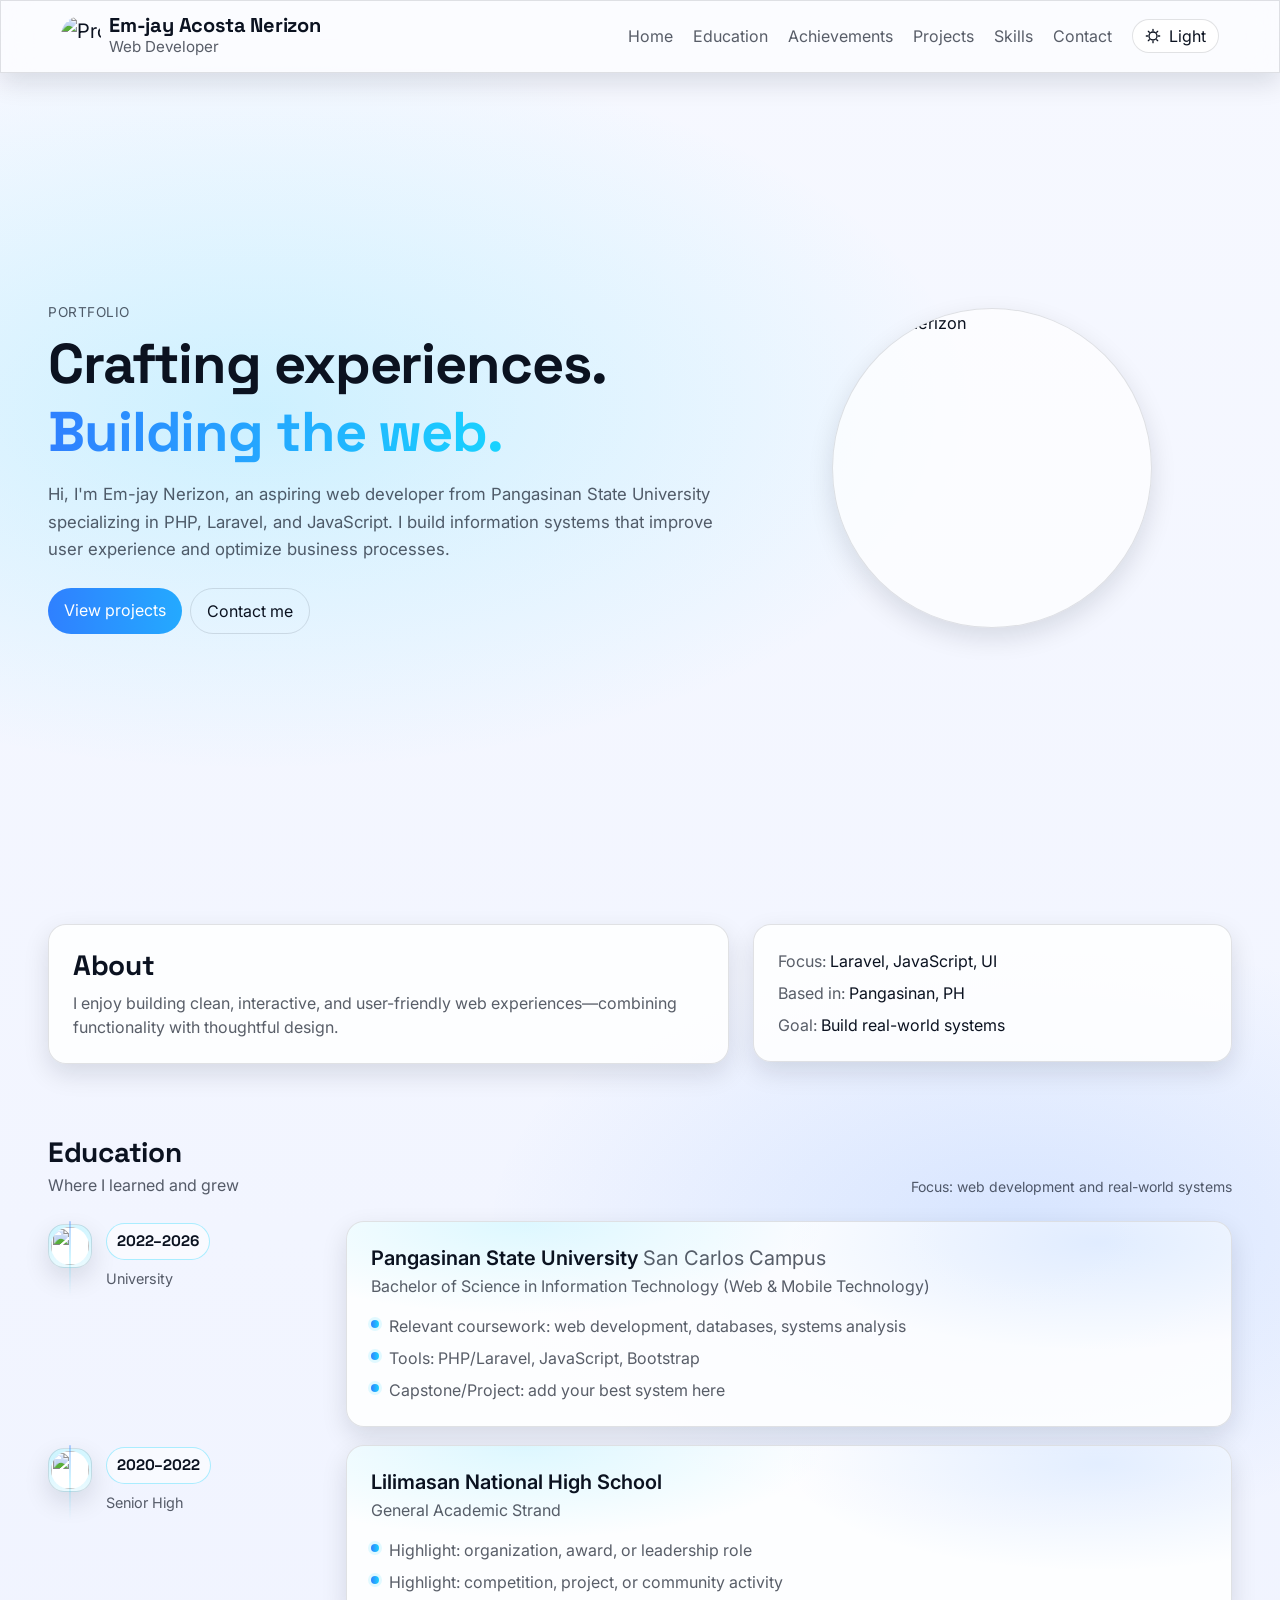
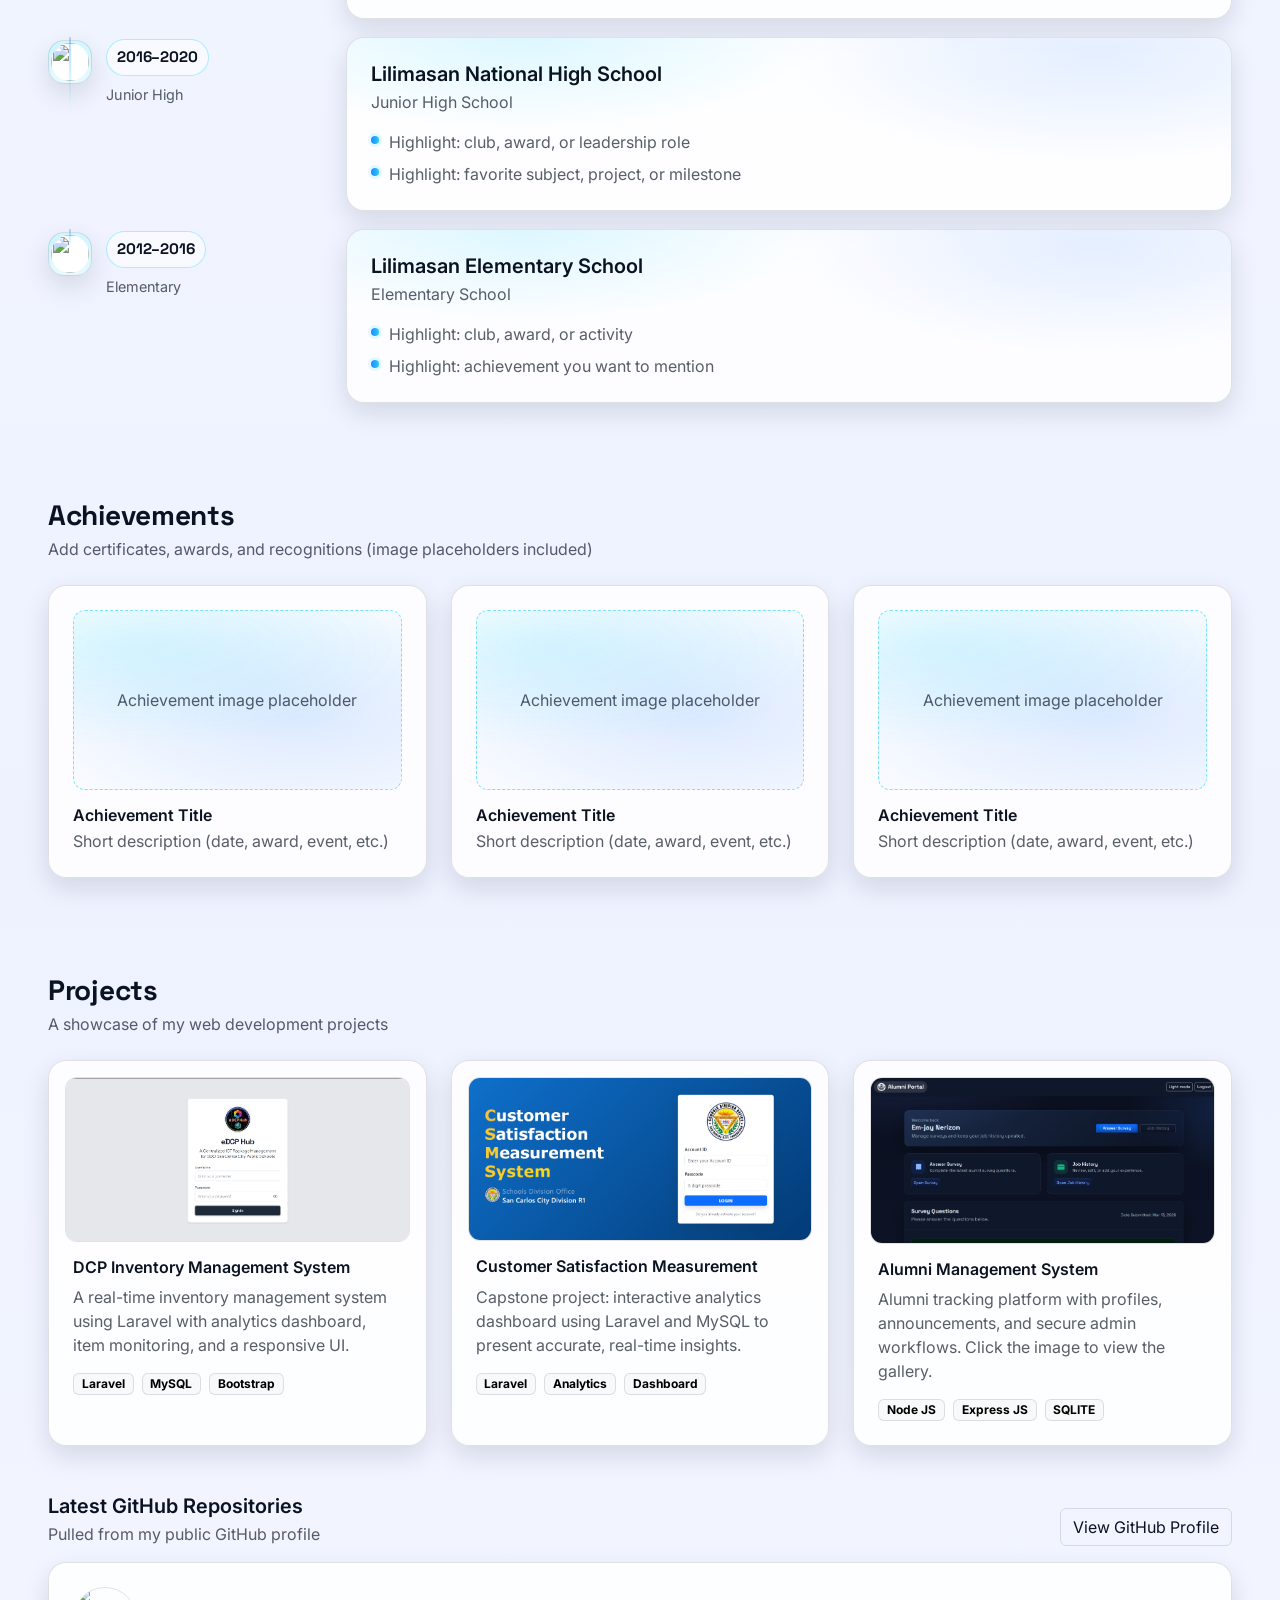
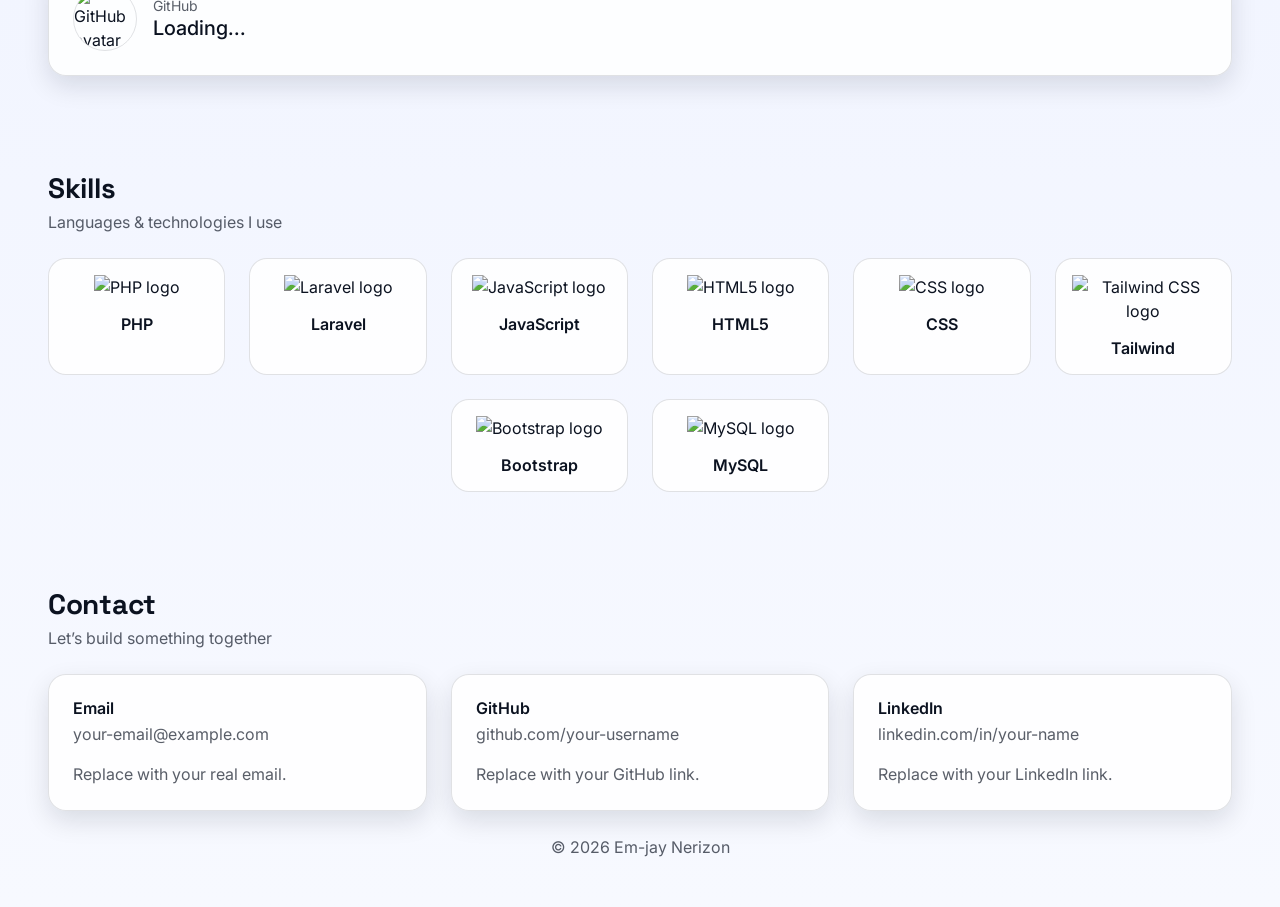
==== index.html @ 92f2b203 "feat: add project images and carousel" ====
<!DOCTYPE html>
<html lang="en" data-theme="light">

<head>
	  <meta charset="UTF-8">
	  <meta name="viewport" content="width=device-width, initial-scale=1.0">
	  <title>Em-jay Nerizon | Portfolio</title>
	  <!-- BOOTSTRAP 5 -->
	  <link href="https://cdn.jsdelivr.net/npm/bootstrap@5.3.2/dist/css/bootstrap.min.css" rel="stylesheet">
	  <link rel="stylesheet" href="design.css">

  <!-- Fonts -->
  <link rel="preconnect" href="https://fonts.googleapis.com">
  <link rel="preconnect" href="https://fonts.gstatic.com" crossorigin>
  <link
    href="https://fonts.googleapis.com/css2?family=Inter:wght@400;500;600;700&family=Space+Grotesk:wght@500;600;700&display=swap"
    rel="stylesheet">
</head>

<body>
  <!-- NAVBAR -->
  <nav class="navbar navbar-expand-lg fixed-top glass app-navbar px-md-5">
    <div class="container-fluid">
      <a class="navbar-brand d-flex align-items-center gap-2" href="#top">
        <img src="profile.png" class="rounded-circle" alt="Profile photo" width="40" height="40">
        <div>
          <div class="brand-name">Em-jay Acosta Nerizon</div>
          <div class="brand-role">Web Developer</div>
        </div>
      </a>

      <button class="navbar-toggler border-0" type="button" data-bs-toggle="collapse" data-bs-target="#navbarNav"
        aria-controls="navbarNav" aria-expanded="false" aria-label="Toggle navigation">
        <span class="navbar-toggler-icon"></span>
      </button>

      <div class="collapse navbar-collapse justify-content-end" id="navbarNav">
        <ul class="navbar-nav align-items-lg-center gap-lg-1">
          <li class="nav-item"><a class="nav-link" href="#top">Home</a></li>
          <li class="nav-item"><a class="nav-link" href="#education">Education</a></li>
          <li class="nav-item"><a class="nav-link" href="#achievements">Achievements</a></li>
          <li class="nav-item"><a class="nav-link" href="#projects">Projects</a></li>
          <li class="nav-item"><a class="nav-link" href="#skills">Skills</a></li>
          <li class="nav-item"><a class="nav-link" href="#contact">Contact</a></li>
          <li class="nav-item ms-lg-2">
            <button class="theme-toggle" id="themeToggle" type="button" aria-label="Toggle theme">
              <svg width="16" height="16" viewBox="0 0 24 24" fill="none" aria-hidden="true">
                <path d="M12 18a6 6 0 1 0 0-12 6 6 0 0 0 0 12Z" stroke="currentColor" stroke-width="2" />
                <path
                  d="M12 2v2M12 20v2M4 12H2M22 12h-2M5 5l1.4 1.4M17.6 17.6 19 19M19 5l-1.4 1.4M6.4 17.6 5 19"
                  stroke="currentColor" stroke-width="2" stroke-linecap="round" />
              </svg>
              <span data-theme-label>Light</span>
            </button>
          </li>
        </ul>
      </div>
    </div>
  </nav>

  <!-- HERO -->
  <section class="hero" id="top">
    <div class="container-fluid px-4 px-md-5">
      <div class="row align-items-center g-4">
        <div class="col-lg-7 reveal">
          <div class="hero-kicker mb-2">Portfolio</div>
          <h1 class="hero-title display-4 mb-3">
            Crafting experiences. <span class="text-gradient">Building the web.</span>
          </h1>
          <p class="hero-lead mb-4">
            Hi, I'm Em-jay Nerizon, an aspiring web developer from Pangasinan State University specializing in PHP,
            Laravel, and JavaScript. I build information systems that improve user experience and optimize business
            processes.
          </p>
          <div class="hero-actions d-flex flex-wrap gap-2">
            <a class="btn btn-primary" href="#projects">View projects</a>
            <a class="btn btn-outline-secondary" href="#contact">Contact me</a>
          </div>
        </div>

        <div class="col-lg-5 d-flex justify-content-center reveal">
          <div class="profile-wrapper">
            <img src="profile.png" alt="Em-jay Nerizon" class="profile-image">
          </div>
        </div>
      </div>
    </div>
  </section>

  <!-- ABOUT -->
  <section class="container-fluid px-4 px-md-5 py-4">
    <div class="row g-4">
      <div class="col-lg-7 reveal">
        <div class="card-surface p-4">
          <h2 class="section-title h3 mb-2">About</h2>
          <p class="section-subtitle mb-0">
            I enjoy building clean, interactive, and user-friendly web experiences—combining functionality with
            thoughtful design.
          </p>
        </div>
      </div>
      <div class="col-lg-5 reveal">
        <div class="card-surface p-4">
          <div class="d-flex flex-column gap-2">
            <div><span class="text-muted">Focus:</span> Laravel, JavaScript, UI</div>
            <div><span class="text-muted">Based in:</span> Pangasinan, PH</div>
            <div><span class="text-muted">Goal:</span> Build real-world systems</div>
          </div>
        </div>
      </div>
    </div>
	  </section>

	  <!-- EDUCATION -->
	  <section id="education" class="container-fluid px-4 px-md-5 py-5">
	    <div class="d-flex flex-column flex-md-row align-items-md-end justify-content-between gap-2 mb-4 reveal">
	      <div class="text-center text-md-start">
	        <h2 class="section-title h3 mb-1">Education</h2>
	        <div class="section-subtitle">Where I learned and grew</div>
	      </div>
	      <div class="education-note small text-muted text-center text-md-end">
	        Focus: web development and real-world systems
	      </div>
	    </div>

	    <div class="education-timeline">
	      <article class="edu-item reveal">
	        <div class="edu-left">
	          <div class="edu-rail" aria-hidden="true">
	            <div class="edu-dot">
	              <img src="./images/psu-logo.png" alt="" class="edu-logo">
	            </div>
	          </div>
	          <div class="edu-meta">
	            <div class="edu-years">2022–2026</div>
	            <div class="edu-level text-muted">University</div>
	          </div>
	        </div>

	        <div class="edu-card card-surface hover-lift p-4">
	          <h3 class="fw-semibold h5 mb-1">
	            Pangasinan State University <span class="text-muted fw-normal">San Carlos Campus</span>
	          </h3>
	          <p class="text-muted mb-3">Bachelor of Science in Information Technology (Web & Mobile Technology)</p>
	          <ul class="edu-highlights">
	            <li>Relevant coursework: web development, databases, systems analysis</li>
	            <li>Tools: PHP/Laravel, JavaScript, Bootstrap</li>
	            <li>Capstone/Project: add your best system here</li>
	          </ul>
	        </div>
	      </article>

	      <article class="edu-item reveal">
	        <div class="edu-left">
	          <div class="edu-rail" aria-hidden="true">
	            <div class="edu-dot">
	              <img src="./images/lilimasan-high-school-logo.png" alt="" class="edu-logo">
	            </div>
	          </div>
	          <div class="edu-meta">
	            <div class="edu-years">2020–2022</div>
	            <div class="edu-level text-muted">Senior High</div>
	          </div>
	        </div>

	        <div class="edu-card card-surface hover-lift p-4">
	          <h3 class="fw-semibold h5 mb-1">Lilimasan National High School</h3>
	          <p class="text-muted mb-3">General Academic Strand</p>
	          <ul class="edu-highlights">
	            <li>Highlight: organization, award, or leadership role</li>
	            <li>Highlight: competition, project, or community activity</li>
	          </ul>
	        </div>
	      </article>

	      <article class="edu-item reveal">
	        <div class="edu-left">
	          <div class="edu-rail" aria-hidden="true">
	            <div class="edu-dot">
	              <img src="./images/lilimasan-high-school-logo.png" alt="" class="edu-logo">
	            </div>
	          </div>
	          <div class="edu-meta">
	            <div class="edu-years">2016–2020</div>
	            <div class="edu-level text-muted">Junior High</div>
	          </div>
	        </div>

	        <div class="edu-card card-surface hover-lift p-4">
	          <h3 class="fw-semibold h5 mb-1">Lilimasan National High School</h3>
	          <p class="text-muted mb-3">Junior High School</p>
	          <ul class="edu-highlights">
	            <li>Highlight: club, award, or leadership role</li>
	            <li>Highlight: favorite subject, project, or milestone</li>
	          </ul>
	        </div>
	      </article>

	      <article class="edu-item reveal">
	        <div class="edu-left">
	          <div class="edu-rail" aria-hidden="true">
	            <div class="edu-dot">
	              <img src="./images/lilimasan-high-school-logo.png" alt="" class="edu-logo">
	            </div>
	          </div>
	          <div class="edu-meta">
	            <div class="edu-years">2012–2016</div>
	            <div class="edu-level text-muted">Elementary</div>
	          </div>
	        </div>

	        <div class="edu-card card-surface hover-lift p-4">
	          <h3 class="fw-semibold h5 mb-1">Lilimasan Elementary School</h3>
	          <p class="text-muted mb-3">Elementary School</p>
	          <ul class="edu-highlights">
	            <li>Highlight: club, award, or activity</li>
	            <li>Highlight: achievement you want to mention</li>
	          </ul>
	        </div>
	      </article>
	    </div>
	  </section>

  <!-- ACHIEVEMENTS -->
  <section id="achievements" class="container-fluid px-4 px-md-5 py-5">
    <div class="text-center text-md-start mb-4 reveal">
      <h2 class="section-title h3 mb-1">Achievements</h2>
      <div class="section-subtitle">Add certificates, awards, and recognitions (image placeholders included)</div>
    </div>

    <div class="row g-4">
      <div class="col-md-4 reveal">
        <div class="card-surface hover-lift p-4 h-100">
          <!-- Replace the placeholder below with:
            <img class="achievement-img" src="images/achievements/your-image.jpg" alt="Your achievement" />
          -->
          <div class="media-placeholder mb-3">Achievement image placeholder</div>
          <h3 class="h6 fw-semibold mb-1">Achievement Title</h3>
          <div class="text-muted">Short description (date, award, event, etc.)</div>
        </div>
      </div>

      <div class="col-md-4 reveal">
        <div class="card-surface hover-lift p-4 h-100">
          <div class="media-placeholder mb-3">Achievement image placeholder</div>
          <h3 class="h6 fw-semibold mb-1">Achievement Title</h3>
          <div class="text-muted">Short description (date, award, event, etc.)</div>
        </div>
      </div>

      <div class="col-md-4 reveal">
        <div class="card-surface hover-lift p-4 h-100">
          <div class="media-placeholder mb-3">Achievement image placeholder</div>
          <h3 class="h6 fw-semibold mb-1">Achievement Title</h3>
          <div class="text-muted">Short description (date, award, event, etc.)</div>
        </div>
      </div>
    </div>
  </section>

	  <!-- PROJECTS -->
	  <section id="projects" class="container-fluid px-4 px-md-5 py-5" data-github-username="EmjayNerizon12">
	    <div class="text-center text-md-start mb-4 reveal">
	      <h2 class="section-title h3 mb-1">Projects</h2>
	      <div class="section-subtitle">A showcase of my web development projects</div>
	    </div>

	    <div class="row g-4">
	      <div class="col-lg-4 reveal">
	        <div class="card-surface hover-lift p-3 h-100">
	          <div class="project-media mb-3">
	            <button class="project-media-btn" type="button" data-bs-toggle="modal" data-bs-target="#dcpGalleryModal"
	              aria-label="Open DCP Inventory Management System gallery">
	              <img src="./images/project/dcp/dcp-1.png" alt="DCP Inventory Management System preview">
	            </button>
          </div>
          <div class="px-2 pb-2">
            <h3 class="h6 fw-semibold mb-2">DCP Inventory Management System</h3>
            <p class="text-muted mb-3">
              A real-time inventory management system using Laravel with analytics dashboard, item monitoring, and a
              responsive UI.
            </p>
            <div class="d-flex gap-2 flex-wrap">
              <span class="badge text-bg-light border">Laravel</span>
              <span class="badge text-bg-light border">MySQL</span>
              <span class="badge text-bg-light border">Bootstrap</span>
            </div>
          </div>
        </div>
      </div>

      <div class="col-lg-4 reveal">
        <div class="card-surface hover-lift p-3 h-100">
          <div class="project-media mb-3">
            <button class="project-media-btn" type="button" data-bs-toggle="modal" data-bs-target="#csmGalleryModal"
              aria-label="Open Customer Satisfaction Measurement gallery">
              <img src="./images/project/csm/csm-1.png" alt="Customer Satisfaction Measurement preview">
            </button>
          </div>
          <div class="px-2 pb-2">
            <h3 class="h6 fw-semibold mb-2">Customer Satisfaction Measurement</h3>
            <p class="text-muted mb-3">
              Capstone project: interactive analytics dashboard using Laravel and MySQL to present accurate, real-time
              insights.
            </p>
            <div class="d-flex gap-2 flex-wrap">
              <span class="badge text-bg-light border">Laravel</span>
              <span class="badge text-bg-light border">Analytics</span>
              <span class="badge text-bg-light border">Dashboard</span>
            </div>
          </div>
        </div>
      </div>

	      <div class="col-lg-4 reveal">
	        <div class="card-surface hover-lift p-3 h-100">
	          <div class="project-media mb-3">
	            <button class="project-media-btn" type="button" data-bs-toggle="modal" data-bs-target="#alumniGalleryModal"
	              aria-label="Open Alumni Management System gallery">
	              <img src="./images/project/alumni/alumni-1.png" alt="Alumni Management System preview">
	            </button>
	          </div>
	          <div class="px-2 pb-2">
	            <h3 class="h6 fw-semibold mb-2">Alumni Management System</h3>
	            <p class="text-muted mb-3">
	              Alumni tracking platform with profiles, announcements, and secure admin workflows. Click the image to
	              view the gallery.
	            </p>
	            <div class="d-flex gap-2 flex-wrap">
	              <span class="badge text-bg-light border">Node JS</span>
	              <span class="badge text-bg-light border">Express JS</span>
	              <span class="badge text-bg-light border">SQLITE</span>
	            </div>
	          </div>
	        </div>
	      </div>
	    </div>

	    <!-- GitHub Repositories (auto-filled by github.js) -->
	    <div class="mt-5">
	      <div class="d-flex align-items-end justify-content-between flex-wrap gap-2 mb-3 reveal">
	        <div>
	          <h3 class="h5 fw-semibold mb-1">Latest GitHub Repositories</h3>
	          <div class="text-muted">Pulled from my public GitHub profile</div>
	        </div>
	        <a id="githubProfileLink" class="btn btn-outline-secondary" href="#" target="_blank" rel="noopener noreferrer">
	          View GitHub Profile
	        </a>
	      </div>

	      <div class="card-surface p-4 mb-4 reveal">
	        <div class="d-flex align-items-center gap-3 flex-wrap">
	          <img id="githubAvatar" src="" alt="GitHub avatar" width="64" height="64" class="rounded-circle border">
	          <div class="flex-grow-1">
	            <div class="text-muted small">GitHub</div>
	            <div id="githubName" class="h5 mb-1">Loading...</div>
	            <div id="githubBio" class="text-muted mb-0"></div>
	          </div>
	        </div>
	        <div id="githubError" class="text-danger mt-3 d-none" role="status"></div>
	      </div>

	      <div id="githubProjects" class="row g-4" aria-live="polite"></div>
	    </div>
	  </section>

  <!-- SKILLS -->
  <section id="skills" class="container-fluid px-4 px-md-5 py-5">
    <div class="text-center text-md-start mb-4 reveal">
      <h2 class="section-title h3 mb-1">Skills</h2>
      <div class="section-subtitle">Languages & technologies I use</div>
    </div>

    <div class="row g-4 justify-content-center">
      <div class="col-6 col-sm-4 col-md-3 col-lg-2 reveal">
        <div class="skill-card text-center p-3 h-100">
          <img src="./images/skills/php.png" class="mx-auto mb-3" alt="PHP logo" style="height:60px;">
          <h3 class="h6 fw-semibold mb-0">PHP</h3>
        </div>
      </div>

      <div class="col-6 col-sm-4 col-md-3 col-lg-2 reveal">
        <div class="skill-card text-center p-3 h-100">
          <img src="./images/skills/laravel.png" class="mx-auto mb-3" alt="Laravel logo" style="width:60px; height:60px;">
          <h3 class="h6 fw-semibold mb-0">Laravel</h3>
        </div>
      </div>

      <div class="col-6 col-sm-4 col-md-3 col-lg-2 reveal">
        <div class="skill-card text-center p-3 h-100">
          <img src="./images/skills/javascript.png" class="mx-auto mb-3" alt="JavaScript logo" style="width:60px; height:60px;">
          <h3 class="h6 fw-semibold mb-0">JavaScript</h3>
        </div>
      </div>

      <div class="col-6 col-sm-4 col-md-3 col-lg-2 reveal">
        <div class="skill-card text-center p-3 h-100">
          <img src="./images/skills/html.png" class="mx-auto mb-3" alt="HTML5 logo" style="width:60px; height:60px;">
          <h3 class="h6 fw-semibold mb-0">HTML5</h3>
        </div>
      </div>

      <div class="col-6 col-sm-4 col-md-3 col-lg-2 reveal">
        <div class="skill-card text-center p-3 h-100">
          <img src="./images/skills/css.svg" class="mx-auto mb-3" alt="CSS logo" style="width:60px; height:60px;">
          <h3 class="h6 fw-semibold mb-0">CSS</h3>
        </div>
      </div>

      <div class="col-6 col-sm-4 col-md-3 col-lg-2 reveal">
        <div class="skill-card text-center p-3 h-100">
          <img src="./images/skills/tailwind.png" class="mx-auto mb-3" alt="Tailwind CSS logo"
            style="width:60px; height:60px;">
          <h3 class="h6 fw-semibold mb-0">Tailwind</h3>
        </div>
      </div>

      <div class="col-6 col-sm-4 col-md-3 col-lg-2 reveal">
        <div class="skill-card text-center p-3 h-100">
          <img src="./images/skills/boostrap.png" class="mx-auto mb-3" alt="Bootstrap logo" style="width:60px; height:60px;">
          <h3 class="h6 fw-semibold mb-0">Bootstrap</h3>
        </div>
      </div>

      <div class="col-6 col-sm-4 col-md-3 col-lg-2 reveal">
        <div class="skill-card text-center p-3 h-100">
          <img src="./images/skills/mysql.svg" class="mx-auto mb-3" alt="MySQL logo" style="width:60px; height:60px;">
          <h3 class="h6 fw-semibold mb-0">MySQL</h3>
        </div>
      </div>
    </div>
  </section>

  <!-- CONTACT -->
  <section id="contact" class="container-fluid px-4 px-md-5 py-5">
    <div class="text-center text-md-start mb-4 reveal">
      <h2 class="section-title h3 mb-1">Contact</h2>
      <div class="section-subtitle">Let’s build something together</div>
    </div>

    <div class="row g-4">
      <div class="col-md-4 reveal">
        <div class="card-surface hover-lift p-4 h-100">
          <h3 class="h6 fw-semibold mb-1">Email</h3>
          <div class="text-muted mb-3">your-email@example.com</div>
          <div class="text-muted">Replace with your real email.</div>
        </div>
      </div>

      <div class="col-md-4 reveal">
        <div class="card-surface hover-lift p-4 h-100">
          <h3 class="h6 fw-semibold mb-1">GitHub</h3>
          <div class="text-muted mb-3">github.com/your-username</div>
          <div class="text-muted">Replace with your GitHub link.</div>
        </div>
      </div>

      <div class="col-md-4 reveal">
        <div class="card-surface hover-lift p-4 h-100">
          <h3 class="h6 fw-semibold mb-1">LinkedIn</h3>
          <div class="text-muted mb-3">linkedin.com/in/your-name</div>
          <div class="text-muted">Replace with your LinkedIn link.</div>
        </div>
      </div>
    </div>

    <div class="text-center text-muted mt-4 reveal">© <span id="year"></span> Em-jay Nerizon</div>
  </section>

  <!-- DCP Project Gallery Modal -->
  <div class="modal fade project-gallery-modal" id="dcpGalleryModal" tabindex="-1"
    aria-labelledby="dcpGalleryLabel" aria-hidden="true">
    <div class="modal-dialog modal-dialog-centered modal-lg">
      <div class="modal-content">
        <div class="modal-header border-0">
          <h2 class="modal-title h5 mb-0" id="dcpGalleryLabel">DCP Inventory Management System Gallery</h2>
          <button type="button" class="btn-close" data-bs-dismiss="modal" aria-label="Close"></button>
        </div>
        <div class="modal-body pt-0">
          <div id="dcpCarousel" class="carousel slide" data-bs-ride="false">
            <div class="carousel-indicators">
              <button type="button" data-bs-target="#dcpCarousel" data-bs-slide-to="0" class="active"
                aria-current="true" aria-label="Slide 1"></button>
              <button type="button" data-bs-target="#dcpCarousel" data-bs-slide-to="1" aria-label="Slide 2"></button>
              <button type="button" data-bs-target="#dcpCarousel" data-bs-slide-to="2" aria-label="Slide 3"></button>
              <button type="button" data-bs-target="#dcpCarousel" data-bs-slide-to="3" aria-label="Slide 4"></button>
              <button type="button" data-bs-target="#dcpCarousel" data-bs-slide-to="4" aria-label="Slide 5"></button>
              <button type="button" data-bs-target="#dcpCarousel" data-bs-slide-to="5" aria-label="Slide 6"></button>
              <button type="button" data-bs-target="#dcpCarousel" data-bs-slide-to="6" aria-label="Slide 7"></button>
            </div>
            <div class="carousel-inner">
              <div class="carousel-item active">
                <img src="./images/project/dcp/dcp-1.png" class="d-block w-100"
                  alt="DCP Inventory Management System screen 1">
              </div>
              <div class="carousel-item">
                <img src="./images/project/dcp/dcp-2.png" class="d-block w-100"
                  alt="DCP Inventory Management System screen 2">
              </div>
              <div class="carousel-item">
                <img src="./images/project/dcp/dcp-3.png" class="d-block w-100"
                  alt="DCP Inventory Management System screen 3">
              </div>
              <div class="carousel-item">
                <img src="./images/project/dcp/dcp-4.png" class="d-block w-100"
                  alt="DCP Inventory Management System screen 4">
              </div>
              <div class="carousel-item">
                <img src="./images/project/dcp/dcp-5.png" class="d-block w-100"
                  alt="DCP Inventory Management System screen 5">
              </div>
              <div class="carousel-item">
                <img src="./images/project/dcp/dcp-6.png" class="d-block w-100"
                  alt="DCP Inventory Management System screen 6">
              </div>
              <div class="carousel-item">
                <img src="./images/project/dcp/dcp-7.png" class="d-block w-100"
                  alt="DCP Inventory Management System screen 7">
              </div>
            </div>
            <button class="carousel-control-prev" type="button" data-bs-target="#dcpCarousel" data-bs-slide="prev">
              <span class="carousel-control-prev-icon" aria-hidden="true"></span>
              <span class="visually-hidden">Previous</span>
            </button>
            <button class="carousel-control-next" type="button" data-bs-target="#dcpCarousel" data-bs-slide="next">
              <span class="carousel-control-next-icon" aria-hidden="true"></span>
              <span class="visually-hidden">Next</span>
            </button>
          </div>
        </div>
      </div>
    </div>
  </div>

  <!-- CSM Project Gallery Modal -->
  <div class="modal fade project-gallery-modal" id="csmGalleryModal" tabindex="-1"
    aria-labelledby="csmGalleryLabel" aria-hidden="true">
    <div class="modal-dialog modal-dialog-centered modal-lg">
      <div class="modal-content">
        <div class="modal-header border-0">
          <h2 class="modal-title h5 mb-0" id="csmGalleryLabel">Customer Satisfaction Measurement Gallery</h2>
          <button type="button" class="btn-close" data-bs-dismiss="modal" aria-label="Close"></button>
        </div>
        <div class="modal-body pt-0">
          <div id="csmCarousel" class="carousel slide" data-bs-ride="false">
            <div class="carousel-indicators">
              <button type="button" data-bs-target="#csmCarousel" data-bs-slide-to="0" class="active"
                aria-current="true" aria-label="Slide 1"></button>
              <button type="button" data-bs-target="#csmCarousel" data-bs-slide-to="1" aria-label="Slide 2"></button>
              <button type="button" data-bs-target="#csmCarousel" data-bs-slide-to="2" aria-label="Slide 3"></button>
              <button type="button" data-bs-target="#csmCarousel" data-bs-slide-to="3" aria-label="Slide 4"></button>
              <button type="button" data-bs-target="#csmCarousel" data-bs-slide-to="4" aria-label="Slide 5"></button>
              <button type="button" data-bs-target="#csmCarousel" data-bs-slide-to="5" aria-label="Slide 6"></button>
              <button type="button" data-bs-target="#csmCarousel" data-bs-slide-to="6" aria-label="Slide 7"></button>
            </div>
            <div class="carousel-inner">
              <div class="carousel-item active">
                <img src="./images/project/csm/csm-1.png" class="d-block w-100"
                  alt="Customer Satisfaction Measurement screen 1">
              </div>
              <div class="carousel-item">
                <img src="./images/project/csm/csm-2.png" class="d-block w-100"
                  alt="Customer Satisfaction Measurement screen 2">
              </div>
              <div class="carousel-item">
                <img src="./images/project/csm/csm-3.png" class="d-block w-100"
                  alt="Customer Satisfaction Measurement screen 3">
              </div>
              <div class="carousel-item">
                <img src="./images/project/csm/csm-4.png" class="d-block w-100"
                  alt="Customer Satisfaction Measurement screen 4">
              </div>
              <div class="carousel-item">
                <img src="./images/project/csm/csm-5.png" class="d-block w-100"
                  alt="Customer Satisfaction Measurement screen 5">
              </div>
              <div class="carousel-item">
                <img src="./images/project/csm/csm-6.png" class="d-block w-100"
                  alt="Customer Satisfaction Measurement screen 6">
              </div>
              <div class="carousel-item">
                <img src="./images/project/csm/csm-7.png" class="d-block w-100"
                  alt="Customer Satisfaction Measurement screen 7">
              </div>
            </div>
            <button class="carousel-control-prev" type="button" data-bs-target="#csmCarousel" data-bs-slide="prev">
              <span class="carousel-control-prev-icon" aria-hidden="true"></span>
              <span class="visually-hidden">Previous</span>
            </button>
            <button class="carousel-control-next" type="button" data-bs-target="#csmCarousel" data-bs-slide="next">
              <span class="carousel-control-next-icon" aria-hidden="true"></span>
              <span class="visually-hidden">Next</span>
            </button>
          </div>
        </div>
      </div>
    </div>
  </div>

  <!-- Alumni Project Gallery Modal -->
  <div class="modal fade project-gallery-modal" id="alumniGalleryModal" tabindex="-1"
    aria-labelledby="alumniGalleryLabel" aria-hidden="true">
    <div class="modal-dialog modal-dialog-centered modal-lg">
      <div class="modal-content">
        <div class="modal-header border-0">
          <h2 class="modal-title h5 mb-0" id="alumniGalleryLabel">Alumni Management System Gallery</h2>
          <button type="button" class="btn-close" data-bs-dismiss="modal" aria-label="Close"></button>
        </div>
        <div class="modal-body pt-0">
          <div id="alumniCarousel" class="carousel slide" data-bs-ride="false">
            <div class="carousel-indicators">
              <button type="button" data-bs-target="#alumniCarousel" data-bs-slide-to="0" class="active"
                aria-current="true" aria-label="Slide 1"></button>
              <button type="button" data-bs-target="#alumniCarousel" data-bs-slide-to="1" aria-label="Slide 2"></button>
              <button type="button" data-bs-target="#alumniCarousel" data-bs-slide-to="2" aria-label="Slide 3"></button>
              <button type="button" data-bs-target="#alumniCarousel" data-bs-slide-to="3" aria-label="Slide 4"></button>
              <button type="button" data-bs-target="#alumniCarousel" data-bs-slide-to="4" aria-label="Slide 5"></button>
              <button type="button" data-bs-target="#alumniCarousel" data-bs-slide-to="5" aria-label="Slide 6"></button>
              <button type="button" data-bs-target="#alumniCarousel" data-bs-slide-to="6" aria-label="Slide 7"></button>
            </div>
            <div class="carousel-inner">
              <div class="carousel-item active">
                <img src="./images/project/alumni/alumni-1.png" class="d-block w-100"
                  alt="Alumni Management System screen 1">
              </div>
              <div class="carousel-item">
                <img src="./images/project/alumni/alumni-2.png" class="d-block w-100"
                  alt="Alumni Management System screen 2">
              </div>
              <div class="carousel-item">
                <img src="./images/project/alumni/alumni-3.png" class="d-block w-100"
                  alt="Alumni Management System screen 3">
              </div>
              <div class="carousel-item">
                <img src="./images/project/alumni/alumni-4.png" class="d-block w-100"
                  alt="Alumni Management System screen 4">
              </div>
              <div class="carousel-item">
                <img src="./images/project/alumni/alumni-5.png" class="d-block w-100"
                  alt="Alumni Management System screen 5">
              </div>
              <div class="carousel-item">
                <img src="./images/project/alumni/alumni-6.png" class="d-block w-100"
                  alt="Alumni Management System screen 6">
              </div>
              <div class="carousel-item">
                <img src="./images/project/alumni/alumni-7.png" class="d-block w-100"
                  alt="Alumni Management System screen 7">
              </div>
            </div>
            <button class="carousel-control-prev" type="button" data-bs-target="#alumniCarousel" data-bs-slide="prev">
              <span class="carousel-control-prev-icon" aria-hidden="true"></span>
              <span class="visually-hidden">Previous</span>
            </button>
            <button class="carousel-control-next" type="button" data-bs-target="#alumniCarousel" data-bs-slide="next">
              <span class="carousel-control-next-icon" aria-hidden="true"></span>
              <span class="visually-hidden">Next</span>
            </button>
          </div>
        </div>
      </div>
    </div>
  </div>

	  <!-- BOOTSTRAP JS -->
	  <script src="https://cdn.jsdelivr.net/npm/bootstrap@5.3.2/dist/js/bootstrap.bundle.min.js"></script>
	  <script src="github.js" defer></script>
	  <script>
	    (function () {
	      const root = document.documentElement;
	      const btn = document.getElementById("themeToggle");
	      const label = btn?.querySelector("[data-theme-label]");

      function setTheme(next) {
        root.setAttribute("data-theme", next);
        localStorage.setItem("theme", next);
        if (label) label.textContent = next === "dark" ? "Dark" : "Light";
        btn?.setAttribute("aria-label", next === "dark" ? "Switch to light mode" : "Switch to dark mode");
      }

      const stored = localStorage.getItem("theme");
      const preferred = window.matchMedia && window.matchMedia("(prefers-color-scheme: dark)").matches ? "dark" : "light";
      setTheme(stored || preferred);

      btn?.addEventListener("click", () => {
        const current = root.getAttribute("data-theme") === "dark" ? "dark" : "light";
        setTheme(current === "dark" ? "light" : "dark");
      });

      const reveals = Array.from(document.querySelectorAll(".reveal"));
      if (!("IntersectionObserver" in window)) {
        for (const el of reveals) el.classList.add("is-visible");
      } else {
        const observer = new IntersectionObserver(
          (entries) => {
            for (const entry of entries) {
              if (entry.isIntersecting) {
                entry.target.classList.add("is-visible");
                observer.unobserve(entry.target);
              }
            }
          },
          { threshold: 0.12 }
        );
        for (const el of reveals) observer.observe(el);
      }

      const yearEl = document.getElementById("year");
      if (yearEl) yearEl.textContent = new Date().getFullYear();
    })();
  </script>
</body>

</html>
---- design.css ----
/* ===== Theme ===== */
:root {
  color-scheme: light;

  --font-sans: "Space Grotesk", "Montserrat", system-ui, -apple-system, "Segoe UI", Roboto, Arial, sans-serif;
  --font-body: "Inter", "Space Grotesk", system-ui, -apple-system, "Segoe UI", Roboto, Arial, sans-serif;

  --bg: #0b1220;
  --bg2: #0d1b2a;
  --text: #0b1220;
  --muted: rgba(11, 18, 32, 0.68);

  --surface: rgba(255, 255, 255, 0.78);
  --surface2: rgba(255, 255, 255, 0.6);
  --border: rgba(11, 18, 32, 0.12);
  --shadow: 0 10px 26px rgba(11, 18, 32, 0.12);

  --primary: #2f80ff;
  --primary2: #19d3ff;
  --accent: #19d3ff;

  --ring: 0 0 0 4px rgba(47, 128, 255, 0.18);
  --radius: 18px;
}

html[data-theme="light"] {
	  color-scheme: light;
	  --page-bg: radial-gradient(1200px 600px at 20% 10%, rgba(25, 211, 255, 0.18), transparent 60%),
	    radial-gradient(900px 500px at 80% 30%, rgba(47, 128, 255, 0.14), transparent 60%),
	    linear-gradient(180deg, #f6f8ff, #eef2ff 60%, #f7f9ff);
	  --text: #0b1220;
	  --muted: rgba(11, 18, 32, 0.68);
	  --surface: rgba(255, 255, 255, 0.84);
	  --surface2: rgba(255, 255, 255, 0.65);
	  --border: rgba(11, 18, 32, 0.12);
	  --shadow: 0 10px 26px rgba(11, 18, 32, 0.12);

	  /* Bootstrap theme hooks */
	  --bs-body-color: var(--text);
	  --bs-emphasis-color: var(--text);
	  --bs-secondary-color: var(--muted);
	  --bs-border-color: var(--border);
	  --bs-body-bg: transparent;
}

html[data-theme="dark"] {
	  color-scheme: dark;
	  --page-bg: radial-gradient(1000px 600px at 20% 10%, rgba(25, 211, 255, 0.12), transparent 60%),
	    radial-gradient(900px 500px at 80% 30%, rgba(47, 128, 255, 0.18), transparent 60%),
	    linear-gradient(180deg, #070a12, #050814 60%, #090b18);
	  --text: rgba(255, 255, 255, 0.92);
	  --muted: rgba(255, 255, 255, 0.68);
	  --surface: rgba(14, 18, 32, 0.64);
	  --surface2: rgba(14, 18, 32, 0.45);
	  --border: rgba(255, 255, 255, 0.12);
	  --shadow: 0 14px 34px rgba(0, 0, 0, 0.45);
	  --ring: 0 0 0 4px rgba(25, 211, 255, 0.16);

	  /* Bootstrap theme hooks */
	  --bs-body-color: var(--text);
	  --bs-emphasis-color: var(--text);
	  --bs-secondary-color: var(--muted);
	  --bs-border-color: var(--border);
	  --bs-body-bg: transparent;
}

/* ===== Base ===== */
html {
  scroll-behavior: smooth;
}

body {
  font-family: var(--font-body);
  background: var(--page-bg);
  color: var(--text);
  min-height: 100vh;
  overflow-x: hidden;
}

::selection {
  background: rgba(25, 211, 255, 0.26);
}

a {
  color: inherit;
  text-decoration: none;
}

a:hover {
  color: inherit;
}

section {
  scroll-margin-top: 86px;
}

.text-muted {
  color: var(--muted) !important;
}

.text-dark {
  color: var(--text) !important;
}

.text-gradient {
  background: linear-gradient(90deg, var(--primary), var(--primary2));
  -webkit-background-clip: text;
  background-clip: text;
  -webkit-text-fill-color: transparent;
}

.hero-title {
  font-family: var(--font-sans);
  font-weight: 700;
  letter-spacing: -0.02em;
}

/* ===== Surfaces (Card / Glass) ===== */
.glass {
  background: var(--surface2);
  backdrop-filter: blur(14px);
  -webkit-backdrop-filter: blur(14px);
  border: 1px solid var(--border);
  box-shadow: var(--shadow);
}

.card-surface {
  background: var(--surface);
  border: 1px solid var(--border);
  border-radius: var(--radius);
  box-shadow: var(--shadow);
}

.card-surface.hover-lift {
  transition: transform 220ms ease, box-shadow 220ms ease, border-color 220ms ease;
}

.card-surface.hover-lift:hover {
  transform: translateY(-6px);
  border-color: rgba(25, 211, 255, 0.35);
}

/* ===== Navbar ===== */
.app-navbar {
  background: rgba(255, 255, 255, 0.55);
}

html[data-theme="dark"] .app-navbar {
  background: rgba(10, 12, 22, 0.45);
}

	.navbar-brand .brand-name {
	  font-family: var(--font-sans);
	  font-weight: 700;
	  letter-spacing: -0.01em;
	  line-height: 1.1;
	}

	.app-navbar .navbar-brand {
	  color: var(--text) !important;
	}

	.app-navbar .navbar-brand:hover,
	.app-navbar .navbar-brand:focus-visible {
	  color: var(--text) !important;
	}

	.navbar-brand .brand-role {
	  font-size: 0.95rem;
	  color: var(--muted);
	}

.navbar .nav-link {
  color: var(--muted) !important;
  transition: color 180ms ease;
}

.navbar .nav-link:hover,
.navbar .nav-link:focus-visible {
  color: var(--text) !important;
}

.navbar-toggler {
  color: var(--text);
}

.navbar-toggler:focus {
  box-shadow: var(--ring);
}

html[data-theme="dark"] .app-navbar {
  --bs-navbar-toggler-icon-bg: url("data:image/svg+xml,%3csvg xmlns='http://www.w3.org/2000/svg' viewBox='0 0 30 30'%3e%3cpath stroke='rgba%28255, 255, 255, 0.9%29' stroke-linecap='round' stroke-miterlimit='10' stroke-width='2' d='M4 7h22M4 15h22M4 23h22'/%3e%3c/svg%3e");
}

.theme-toggle {
  border-radius: 999px;
  border: 1px solid var(--border);
  background: var(--surface);
  color: var(--text);
  padding: 8px 12px;
  display: inline-flex;
  align-items: center;
  gap: 8px;
  line-height: 1;
  transition: transform 180ms ease, border-color 180ms ease, background 180ms ease;
}

.theme-toggle:hover {
  transform: translateY(-1px);
  border-color: rgba(25, 211, 255, 0.35);
}

.theme-toggle:focus-visible {
  outline: none;
  box-shadow: var(--ring);
}

/* ===== Hero ===== */
.hero {
  position: relative;
  min-height: 100vh;
  display: flex;
  align-items: center;
  padding-top: 96px;
  padding-bottom: 60px;
}

.hero .hero-kicker {
  color: var(--muted);
  letter-spacing: 0.04em;
  text-transform: uppercase;
  font-size: 0.85rem;
}

.hero .hero-lead {
  color: var(--muted);
  font-size: 1.05rem;
  line-height: 1.65;
}

.hero-actions .btn {
  border-radius: 999px;
  padding: 10px 16px;
}

.btn-primary {
  background: linear-gradient(90deg, var(--primary), var(--primary2));
  border: none;
  background-size: 200% 200%;
  transition: filter 180ms ease, transform 180ms ease, background-position 400ms ease;
}

.btn-primary:hover {
  background-position: 100% 0;
  filter: brightness(1.05);
  transform: translateY(-1px);
}

.btn-primary:focus-visible {
  box-shadow: var(--ring);
}

.btn-outline-secondary {
  border-color: var(--border);
  color: var(--text);
}

.btn-outline-secondary:hover {
  background: rgba(25, 211, 255, 0.08);
  border-color: rgba(25, 211, 255, 0.35);
  color: var(--text);
}

html[data-theme="dark"] .badge.text-bg-light {
  background-color: rgba(255, 255, 255, 0.08) !important;
  color: var(--text) !important;
  border-color: rgba(255, 255, 255, 0.12) !important;
}

.profile-wrapper {
  border-radius: 50%;
  overflow: hidden;
  width: 320px;
  height: 320px;
  border: 1px solid var(--border);
  box-shadow: var(--shadow);
  background: var(--surface2);
  transition: transform 280ms ease, box-shadow 280ms ease;
}

.profile-wrapper:hover {
  transform: translateY(-6px) scale(1.02);
}

.profile-image {
  width: 100%;
  height: 100%;
  object-fit: cover;
  transform: scale(1.02);
}

@media (max-width: 767px) {
  .hero {
    min-height: auto;
    padding-top: 92px;
  }

  .profile-wrapper {
    width: 260px;
    height: 260px;
  }
}

/* ===== Sections ===== */
.section-title {
  font-family: var(--font-sans);
  font-weight: 700;
  letter-spacing: -0.01em;
}

.section-subtitle {
  color: var(--muted);
}

/* ===== Education ===== */
.education-note {
  max-width: 34rem;
}

.education-timeline {
  display: flex;
  flex-direction: column;
  gap: 18px;
}

.edu-item {
  display: grid;
  grid-template-columns: minmax(230px, 280px) 1fr;
  gap: 18px;
  align-items: start;
}

.edu-left {
  display: grid;
  grid-template-columns: 44px 1fr;
  gap: 14px;
  align-items: start;
}

.edu-rail {
  position: relative;
  display: flex;
  justify-content: center;
}

.edu-rail::before {
  content: "";
  position: absolute;
  top: 0;
  bottom: -28px;
  left: 50%;
  transform: translateX(-50%);
  width: 2px;
  border-radius: 2px;
  background: linear-gradient(180deg, rgba(47, 128, 255, 0.35), rgba(25, 211, 255, 0.20), transparent);
}

.edu-item:last-child .edu-rail::before {
  bottom: 26px;
}

.edu-dot {
  width: 44px;
  height: 44px;
  border-radius: 16px;
  background:
    radial-gradient(220px 90px at 30% 20%, rgba(25, 211, 255, 0.22), transparent 60%),
    var(--surface);
  border: 1px solid var(--border);
  box-shadow: var(--shadow);
  display: grid;
  place-items: center;
  margin-top: 3px;
}

.edu-logo {
  width: 38px;
  height: 38px;
  object-fit: contain;
  border-radius: 100%;
  background: white;
}

.edu-meta {
  padding-top: 2px;
}

.edu-years {
  font-family: var(--font-sans);
  font-weight: 700;
  letter-spacing: -0.01em;
  font-size: 0.95rem;
  display: inline-flex;
  align-items: center;
  padding: 6px 10px;
  border-radius: 999px;
  border: 1px solid rgba(25, 211, 255, 0.35);
  background: rgba(255, 255, 255, 0.5);
}

html[data-theme="dark"] .edu-years {
  background: rgba(10, 12, 22, 0.35);
}

.edu-level {
  margin-top: 8px;
  font-size: 0.9rem;
}

.edu-card {
  position: relative;
  overflow: hidden;
}

.edu-card::before {
  content: "";
  position: absolute;
  inset: 0;
  pointer-events: none;
  background:
    radial-gradient(520px 160px at 20% 0%, rgba(25, 211, 255, 0.14), transparent 58%),
    radial-gradient(520px 180px at 85% 10%, rgba(47, 128, 255, 0.12), transparent 60%);
}

.edu-card > * {
  position: relative;
}

.edu-highlights {
  margin: 0;
  padding: 0;
  list-style: none;
  display: grid;
  gap: 8px;
}

.edu-highlights li {
  position: relative;
  padding-left: 18px;
  color: var(--muted);
}

.edu-highlights li::before {
  content: "";
  position: absolute;
  left: 0;
  top: 0.6em;
  width: 8px;
  height: 8px;
  border-radius: 999px;
  transform: translateY(-50%);
  background: linear-gradient(90deg, var(--primary), var(--primary2));
  box-shadow: 0 0 0 3px rgba(25, 211, 255, 0.12);
}

@media (max-width: 991px) {
  .edu-item {
    grid-template-columns: minmax(200px, 240px) 1fr;
  }
}

@media (max-width: 767px) {
  .edu-item {
    grid-template-columns: 1fr;
    gap: 12px;
  }

  .edu-rail::before {
    bottom: -18px;
  }

  .edu-item:last-child .edu-rail::before {
    bottom: 22px;
  }
}

/* ===== Projects ===== */
.project-media {
  border-radius: calc(var(--radius) - 6px);
  overflow: hidden;
  border: 1px solid var(--border);
  background: var(--surface2);
}

.project-media img {
  display: block;
  width: 100%;
  height: auto;
}

.project-media-btn {
  border: none;
  padding: 0;
  background: transparent;
  display: block;
  width: 100%;
  cursor: pointer;
}

.project-media-btn:focus-visible {
  outline: none;
  box-shadow: var(--ring);
  border-radius: calc(var(--radius) - 6px);
}

.project-gallery-modal .modal-content {
  background: var(--surface);
  border: 1px solid var(--border);
  box-shadow: var(--shadow);
  border-radius: var(--radius);
}

.project-gallery-modal .modal-header {
  padding: 18px 24px 6px;
}

.project-gallery-modal .btn-close {
  opacity: 0.7;
}

.project-gallery-modal .btn-close:hover,
.project-gallery-modal .btn-close:focus-visible {
  opacity: 1;
}

html[data-theme="dark"] .project-gallery-modal .btn-close {
  filter: invert(1) grayscale(100%);
}

.project-gallery-modal .modal-title {
  font-family: var(--font-sans);
  font-weight: 700;
  font-size: clamp(1.05rem, 0.95rem + 0.8vw, 1.45rem);
  line-height: 1.3;
}

.project-gallery-modal .modal-body {
  padding: 10px 24px 24px;
}

.project-gallery-modal .carousel-item img {
  width: 100%;
  max-height: 70vh;
  object-fit: contain;
  border-radius: calc(var(--radius) - 10px);
  background: rgba(11, 18, 32, 0.08);
}

html[data-theme="dark"] .project-gallery-modal .carousel-item img {
  background: rgba(255, 255, 255, 0.05);
}

.project-gallery-modal .carousel-indicators [data-bs-target] {
  background-color: var(--text);
  opacity: 0.4;
}

.project-gallery-modal .carousel-indicators .active {
  opacity: 0.9;
}

#githubAvatar {
  object-fit: cover;
}

/* ===== Skills ===== */
.skill-card {
  border-radius: var(--radius);
  background: var(--surface);
  border: 1px solid var(--border);
  transition: transform 220ms ease, border-color 220ms ease, box-shadow 220ms ease;
}

.skill-card:hover {
  transform: translateY(-6px);
  border-color: rgba(25, 211, 255, 0.35);
}

/* ===== Achievements ===== */
.media-placeholder {
  border-radius: calc(var(--radius) - 6px);
  border: 1px dashed rgba(25, 211, 255, 0.55);
  background: radial-gradient(600px 200px at 20% 20%, rgba(25, 211, 255, 0.16), transparent 50%),
    radial-gradient(600px 240px at 70% 60%, rgba(47, 128, 255, 0.16), transparent 55%),
    rgba(255, 255, 255, 0.4);
  min-height: 180px;
  display: flex;
  align-items: center;
  justify-content: center;
  color: var(--muted);
  text-align: center;
  padding: 14px;
}

html[data-theme="dark"] .media-placeholder {
  background: radial-gradient(600px 200px at 20% 20%, rgba(25, 211, 255, 0.12), transparent 50%),
    radial-gradient(600px 240px at 70% 60%, rgba(47, 128, 255, 0.14), transparent 55%),
    rgba(14, 18, 32, 0.4);
}

.achievement-img {
  width: 100%;
  height: 200px;
  object-fit: cover;
  border-radius: calc(var(--radius) - 6px);
  border: 1px solid var(--border);
}

/* ===== Reveal Animations ===== */
.reveal {
  opacity: 0;
  transform: translateY(14px);
  transition: opacity 500ms ease, transform 500ms ease;
}

.reveal.is-visible {
  opacity: 1;
  transform: translateY(0);
}

@media (prefers-reduced-motion: reduce) {
  html {
    scroll-behavior: auto;
  }

  .reveal {
    opacity: 1;
    transform: none;
    transition: none;
  }

  .card-surface.hover-lift,
  .skill-card,
  .profile-wrapper,
  .theme-toggle {
    transition: none !important;
  }
}
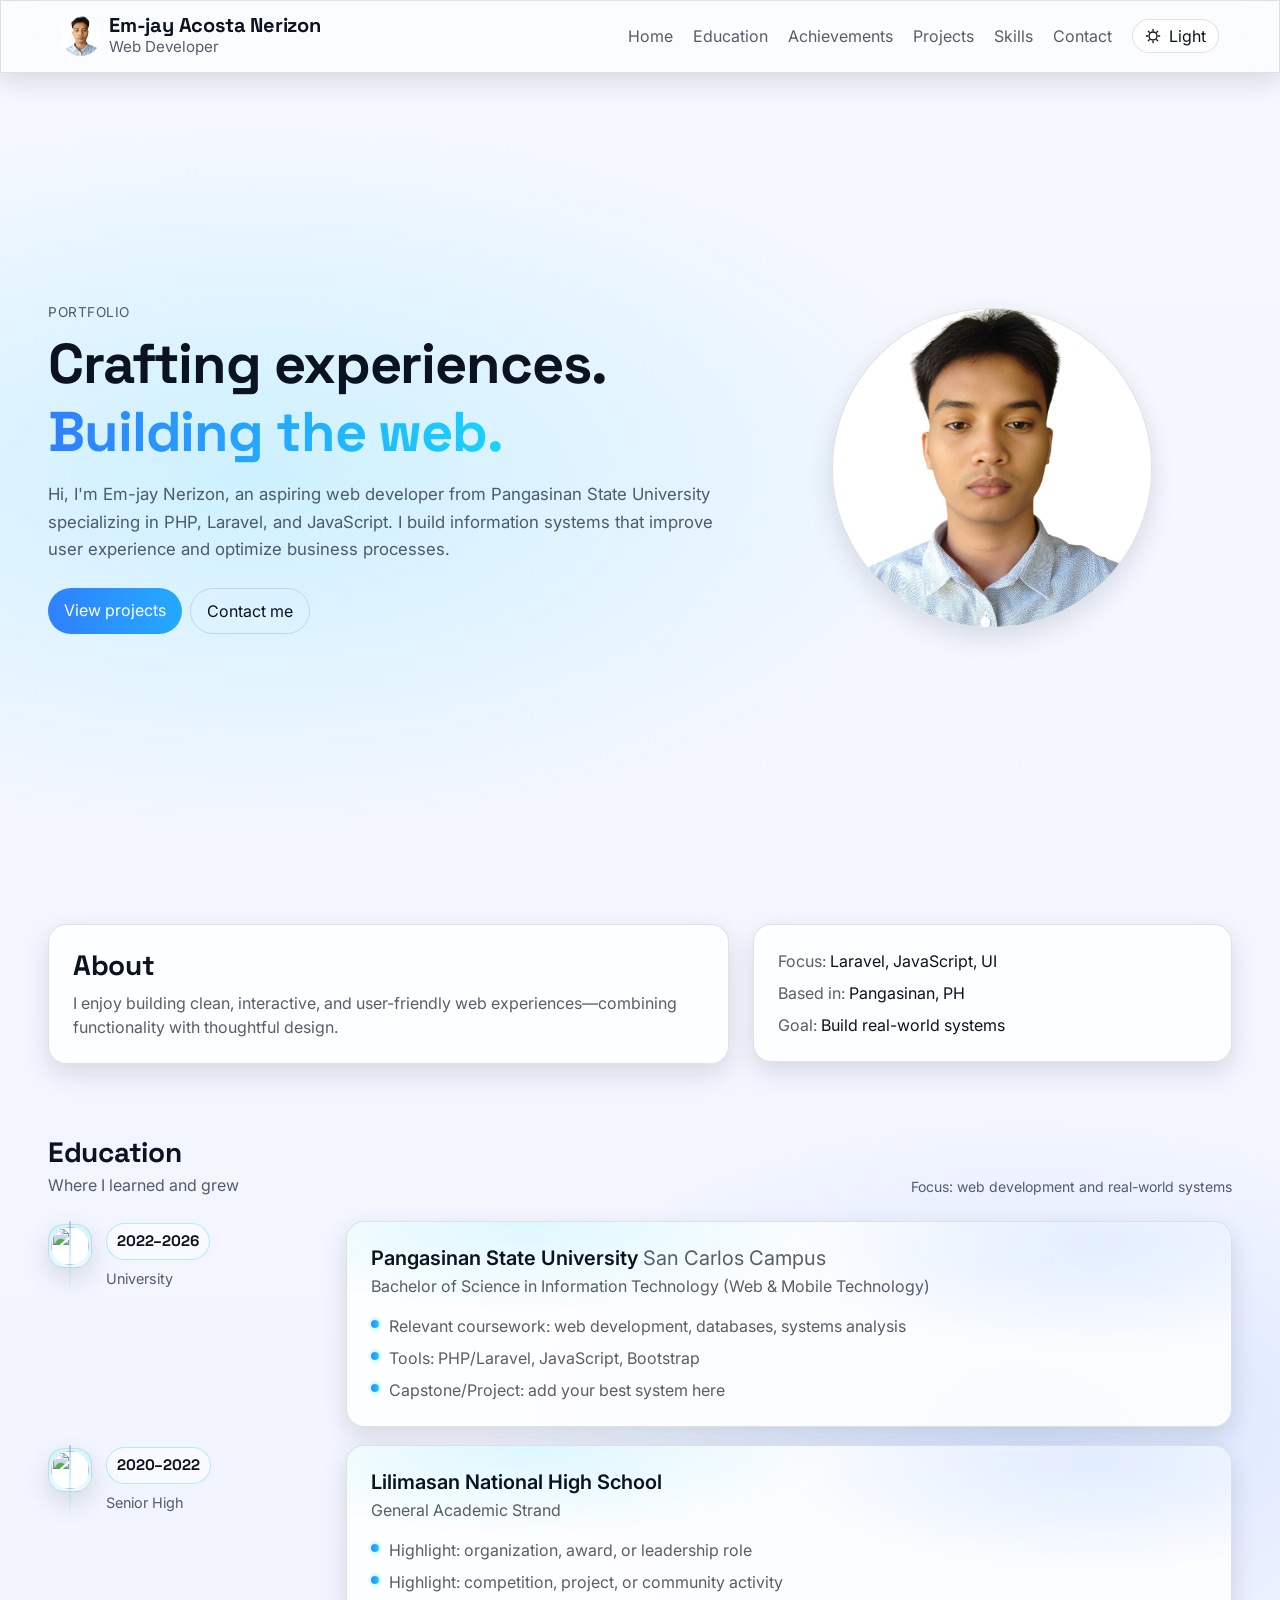
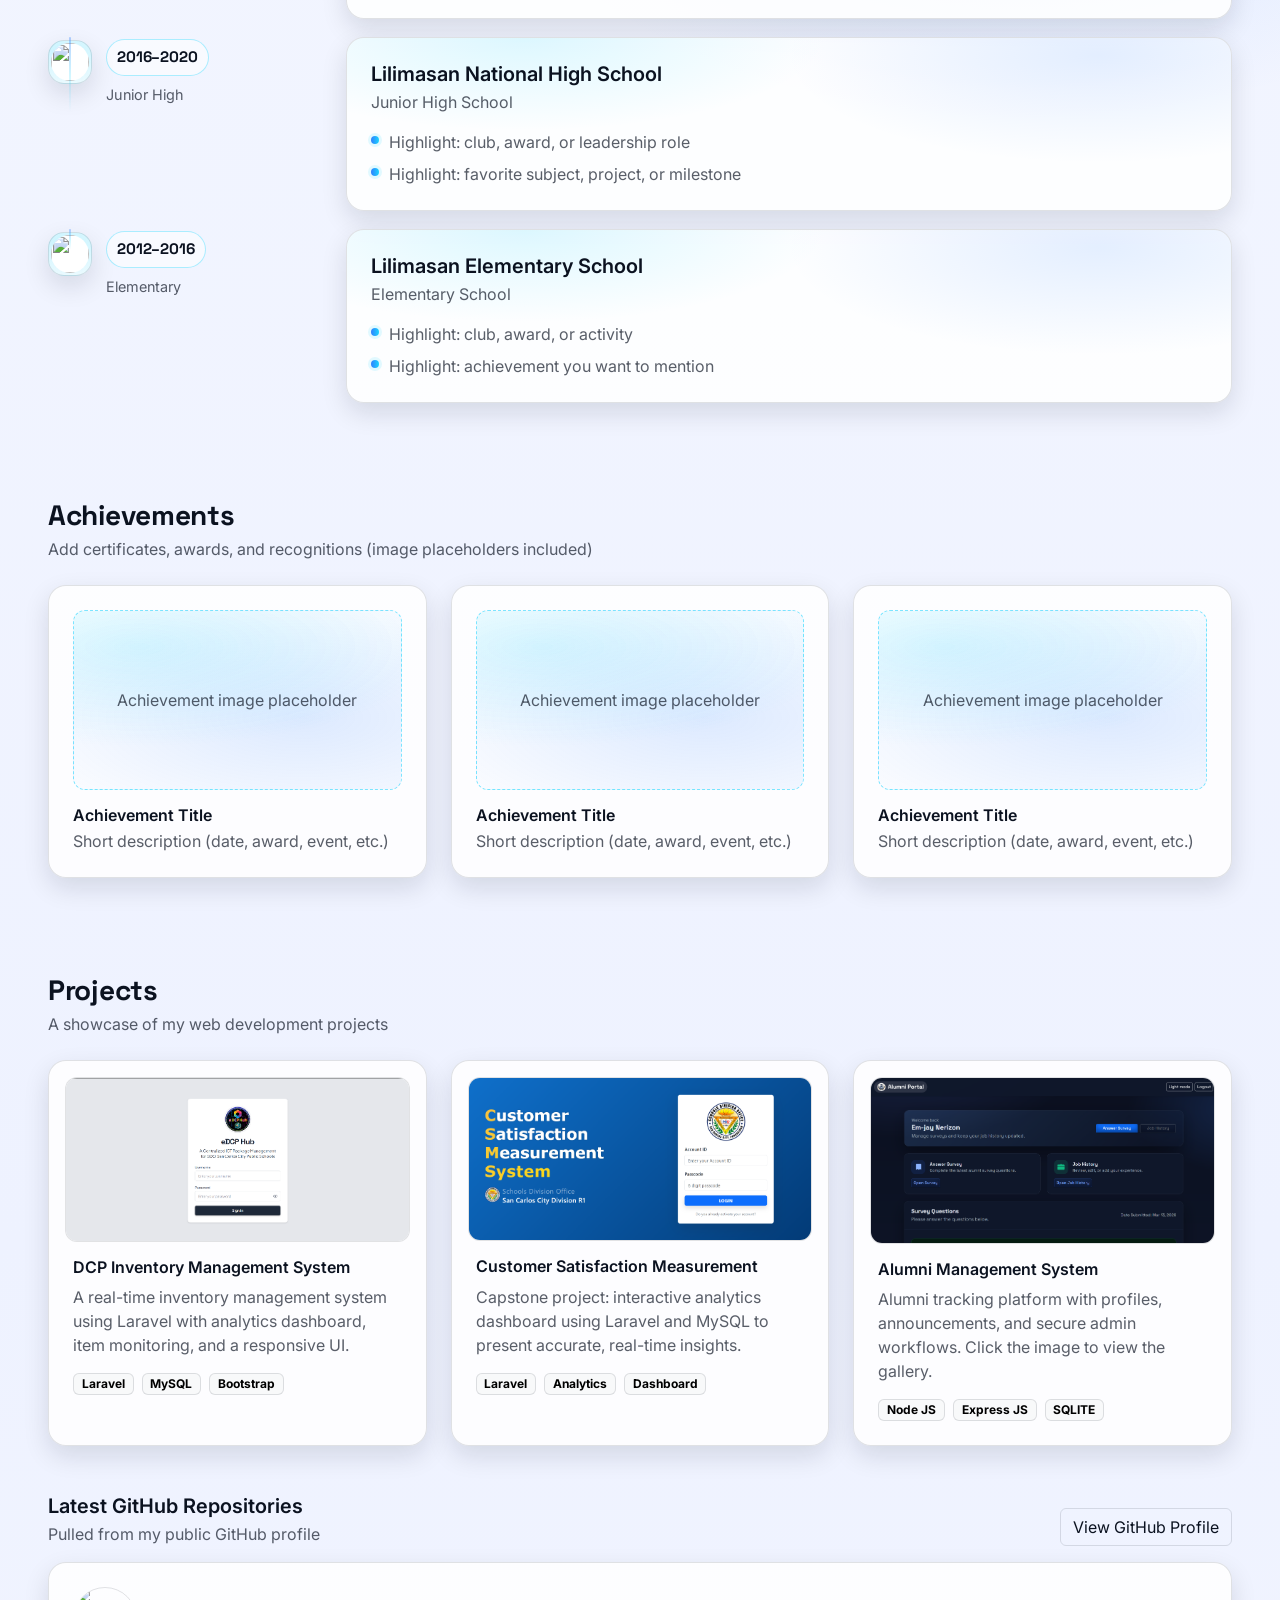
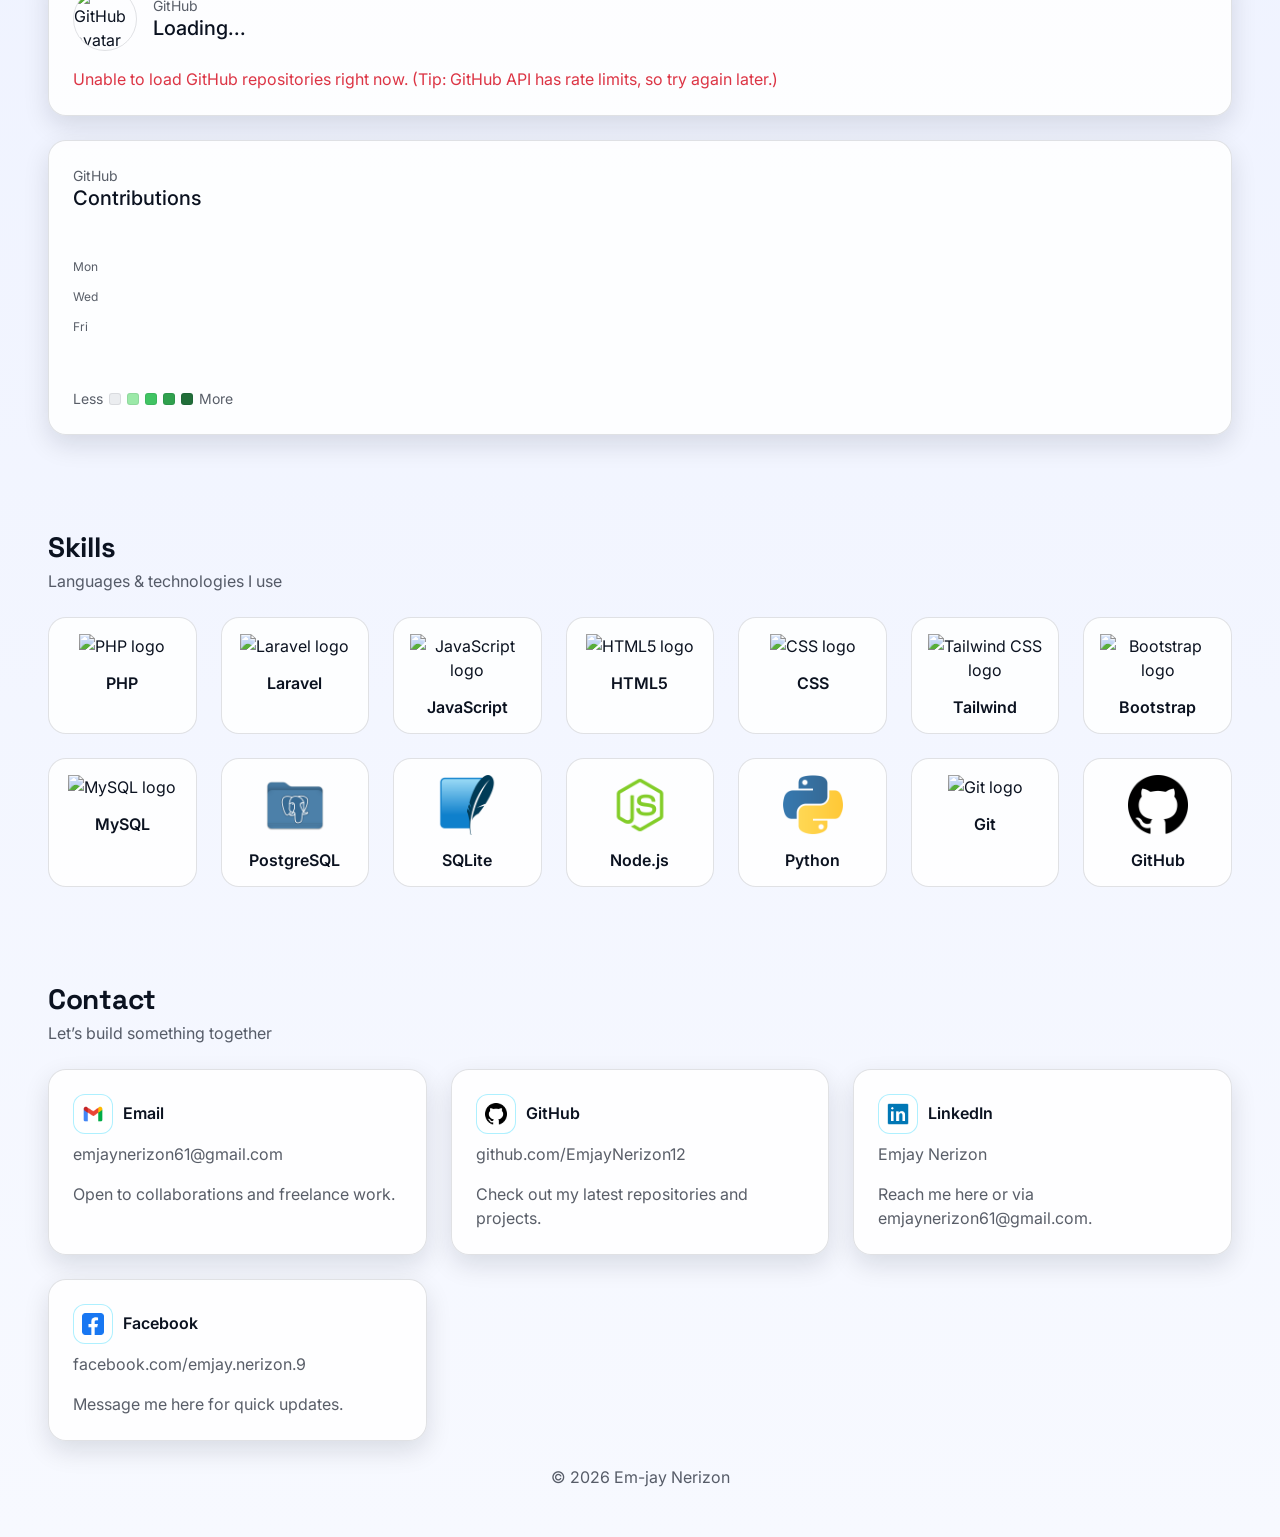
==== commit 19526aca: "feat: add skill icons and add github contribution using AP" ====
--- a/index.html
+++ b/index.html
@@ -360,6 +360,37 @@
 	        <div id="githubError" class="text-danger mt-3 d-none" role="status"></div>
 	      </div>
 
+	      <div class="card-surface p-4 mb-4 reveal">
+	        <div class="d-flex align-items-center justify-content-between flex-wrap gap-2 mb-3">
+	          <div>
+	            <div class="text-muted small">GitHub</div>
+	            <div class="h5 mb-0">Contributions</div>
+	          </div>
+	          <div id="githubContribYear" class="text-muted small"></div>
+	        </div>
+        <div class="github-contrib-chart" aria-live="polite">
+          <div class="github-contrib-y" aria-hidden="true">
+            <span>Mon</span>
+            <span>Wed</span>
+            <span>Fri</span>
+          </div>
+          <div class="github-contrib-main">
+            <div id="githubContribMonths" class="github-contrib-months" aria-hidden="true"></div>
+            <div id="githubContributions" class="github-contrib-grid"></div>
+          </div>
+        </div>
+	        <div id="githubContribError" class="text-danger mt-3 d-none" role="status"></div>
+	        <div class="github-contrib-legend mt-3" aria-hidden="true">
+	          <span class="text-muted small">Less</span>
+	          <div class="legend-swatch" data-level="0"></div>
+	          <div class="legend-swatch" data-level="1"></div>
+	          <div class="legend-swatch" data-level="2"></div>
+	          <div class="legend-swatch" data-level="3"></div>
+	          <div class="legend-swatch" data-level="4"></div>
+	          <span class="text-muted small">More</span>
+	        </div>
+	      </div>
+
 	      <div id="githubProjects" class="row g-4" aria-live="polite"></div>
 	    </div>
 	  </section>
@@ -371,7 +402,7 @@
       <div class="section-subtitle">Languages & technologies I use</div>
     </div>
 
-    <div class="row g-4 justify-content-center">
+    <div class="row g-4 justify-content-center skills-grid">
       <div class="col-6 col-sm-4 col-md-3 col-lg-2 reveal">
         <div class="skill-card text-center p-3 h-100">
           <img src="./images/skills/php.png" class="mx-auto mb-3" alt="PHP logo" style="height:60px;">
@@ -426,6 +457,54 @@
         <div class="skill-card text-center p-3 h-100">
           <img src="./images/skills/mysql.svg" class="mx-auto mb-3" alt="MySQL logo" style="width:60px; height:60px;">
           <h3 class="h6 fw-semibold mb-0">MySQL</h3>
+        </div>
+      </div>
+
+      <div class="col-6 col-sm-4 col-md-3 col-lg-2 reveal">
+        <div class="skill-card text-center p-3 h-100">
+          <img src="./images/skills/postgres.png" class="mx-auto mb-3" alt="PostgreSQL logo"
+            style="width:60px; height:60px;">
+          <h3 class="h6 fw-semibold mb-0">PostgreSQL</h3>
+        </div>
+      </div>
+
+      <div class="col-6 col-sm-4 col-md-3 col-lg-2 reveal">
+        <div class="skill-card text-center p-3 h-100">
+          <img src="./images/skills/sqlite.png" class="mx-auto mb-3" alt="SQLite logo"
+            style="width:60px; height:60px;">
+          <h3 class="h6 fw-semibold mb-0">SQLite</h3>
+        </div>
+      </div>
+
+      <div class="col-6 col-sm-4 col-md-3 col-lg-2 reveal">
+        <div class="skill-card text-center p-3 h-100">
+          <img src="./images/skills/node.png" class="mx-auto mb-3" alt="Node.js logo"
+            style="width:60px; height:60px;">
+          <h3 class="h6 fw-semibold mb-0">Node.js</h3>
+        </div>
+      </div>
+
+      <div class="col-6 col-sm-4 col-md-3 col-lg-2 reveal">
+        <div class="skill-card text-center p-3 h-100">
+          <img src="./images/skills/python.png" class="mx-auto mb-3" alt="Python logo"
+            style="width:60px; height:60px;">
+          <h3 class="h6 fw-semibold mb-0">Python</h3>
+        </div>
+      </div>
+
+      <div class="col-6 col-sm-4 col-md-3 col-lg-2 reveal">
+        <div class="skill-card text-center p-3 h-100">
+          <img src="./images/skills/git.png" class="mx-auto mb-3" alt="Git logo"
+            style="width:60px; height:60px;">
+          <h3 class="h6 fw-semibold mb-0">Git</h3>
+        </div>
+      </div>
+
+      <div class="col-6 col-sm-4 col-md-3 col-lg-2 reveal">
+        <div class="skill-card text-center p-3 h-100">
+          <img src="./images/skills/github.png" class="mx-auto mb-3" alt="GitHub logo"
+            style="width:60px; height:60px;">
+          <h3 class="h6 fw-semibold mb-0">GitHub</h3>
         </div>
       </div>
     </div>
@@ -441,25 +520,64 @@
     <div class="row g-4">
       <div class="col-md-4 reveal">
         <div class="card-surface hover-lift p-4 h-100">
-          <h3 class="h6 fw-semibold mb-1">Email</h3>
-          <div class="text-muted mb-3">your-email@example.com</div>
-          <div class="text-muted">Replace with your real email.</div>
+          <div class="contact-header mb-2">
+            <span class="contact-icon" aria-hidden="true">
+              <img src="./images/icon/gmal.png" alt="">
+            </span>
+            <h3 class="h6 fw-semibold mb-0">Email</h3>
+          </div>
+          <a class="contact-link text-muted mb-3 d-inline-block" href="mailto:emjaynerizon61@gmail.com">
+            emjaynerizon61@gmail.com
+          </a>
+          <div class="text-muted">Open to collaborations and freelance work.</div>
         </div>
       </div>
 
       <div class="col-md-4 reveal">
         <div class="card-surface hover-lift p-4 h-100">
-          <h3 class="h6 fw-semibold mb-1">GitHub</h3>
-          <div class="text-muted mb-3">github.com/your-username</div>
-          <div class="text-muted">Replace with your GitHub link.</div>
+          <div class="contact-header mb-2">
+            <span class="contact-icon" aria-hidden="true">
+              <img src="./images/icon/github.png" alt="">
+            </span>
+            <h3 class="h6 fw-semibold mb-0">GitHub</h3>
+          </div>
+          <a class="contact-link text-muted mb-3 d-inline-block" href="https://github.com/EmjayNerizon12"
+            target="_blank" rel="noopener noreferrer">
+            github.com/EmjayNerizon12
+          </a>
+          <div class="text-muted">Check out my latest repositories and projects.</div>
         </div>
       </div>
 
       <div class="col-md-4 reveal">
         <div class="card-surface hover-lift p-4 h-100">
-          <h3 class="h6 fw-semibold mb-1">LinkedIn</h3>
-          <div class="text-muted mb-3">linkedin.com/in/your-name</div>
-          <div class="text-muted">Replace with your LinkedIn link.</div>
+          <div class="contact-header mb-2">
+            <span class="contact-icon" aria-hidden="true">
+              <img src="./images/icon/linked_in.png" alt="">
+            </span>
+            <h3 class="h6 fw-semibold mb-0">LinkedIn</h3>
+          </div>
+          <a class="contact-link text-muted mb-3 d-inline-block" href="https://www.linkedin.com/in/emjay-nerizon-1ba274376?utm_source=share&utm_campaign=share_via&utm_content=profile&utm_medium=android_app"
+            target="_blank" rel="noopener noreferrer">
+            Emjay Nerizon
+          </a>
+          <div class="text-muted">Reach me here or via emjaynerizon61@gmail.com.</div>
+        </div>
+      </div>
+
+      <div class="col-md-4 reveal">
+        <div class="card-surface hover-lift p-4 h-100">
+          <div class="contact-header mb-2">
+            <span class="contact-icon" aria-hidden="true">
+              <img src="./images/icon/facebook.png" alt="">
+            </span>
+            <h3 class="h6 fw-semibold mb-0">Facebook</h3>
+          </div>
+          <a class="contact-link text-muted mb-3 d-inline-block" href="https://www.facebook.com/emjay.nerizon.9/"
+            target="_blank" rel="noopener noreferrer">
+            facebook.com/emjay.nerizon.9
+          </a>
+          <div class="text-muted">Message me here for quick updates.</div>
         </div>
       </div>
     </div>
--- a/design.css
+++ b/design.css
@@ -573,7 +573,153 @@
   object-fit: cover;
 }
 
+/* ===== GitHub Contributions ===== */
+.github-contrib-grid {
+  display: grid;
+  grid-auto-flow: column;
+  grid-auto-columns: minmax(0, 1fr);
+  grid-template-rows: repeat(7, 1fr);
+  gap: 3px;
+  min-height: 140px;
+}
+
+.github-contrib-chart {
+  display: flex;
+  gap: 10px;
+  align-items: flex-start;
+}
+
+.github-contrib-y {
+  display: grid;
+  grid-template-rows: repeat(7, 1fr);
+  gap: 3px;
+  padding-top: 20px;
+  color: var(--muted);
+  font-size: 0.75rem;
+  line-height: 1;
+}
+
+.github-contrib-y span {
+  align-self: center;
+}
+
+.github-contrib-y span:nth-child(1) {
+  grid-row: 2;
+}
+
+.github-contrib-y span:nth-child(2) {
+  grid-row: 4;
+}
+
+.github-contrib-y span:nth-child(3) {
+  grid-row: 6;
+}
+
+.github-contrib-main {
+  flex: 1;
+  min-width: 0;
+}
+
+.github-contrib-months {
+  display: grid;
+  grid-auto-flow: column;
+  grid-auto-columns: minmax(0, 1fr);
+  gap: 3px;
+  margin-bottom: 6px;
+  color: var(--muted);
+  font-size: 0.75rem;
+  line-height: 1;
+}
+
+.github-contrib-months span {
+  white-space: nowrap;
+}
+
+.github-contrib-day {
+  width: 100%;
+  aspect-ratio: 1 / 1;
+  border-radius: 4px;
+  background: rgba(11, 18, 32, 0.08);
+  border: 1px solid rgba(11, 18, 32, 0.06);
+}
+
+html[data-theme="dark"] .github-contrib-day {
+  border-color: rgba(255, 255, 255, 0.08);
+}
+
+.github-contrib-legend {
+  display: inline-flex;
+  align-items: center;
+  gap: 6px;
+  flex-wrap: wrap;
+}
+
+.github-contrib-legend .legend-swatch {
+  width: 12px;
+  height: 12px;
+  border-radius: 3px;
+  border: 1px solid rgba(11, 18, 32, 0.08);
+}
+
+.github-contrib-legend .legend-swatch[data-level="0"] {
+  background: #ebedf0;
+}
+
+.github-contrib-legend .legend-swatch[data-level="1"] {
+  background: #9be9a8;
+}
+
+.github-contrib-legend .legend-swatch[data-level="2"] {
+  background: #40c463;
+}
+
+.github-contrib-legend .legend-swatch[data-level="3"] {
+  background: #30a14e;
+}
+
+.github-contrib-legend .legend-swatch[data-level="4"] {
+  background: #216e39;
+}
+
+@media (max-width: 767px) {
+  .github-contrib-grid {
+    gap: 2px;
+  }
+
+  .github-contrib-chart {
+    gap: 8px;
+  }
+}
+
 /* ===== Skills ===== */
+.skills-grid {
+  display: grid;
+  grid-template-columns: repeat(7, minmax(0, 1fr));
+}
+
+.skills-grid > [class*="col-"] {
+  width: auto;
+  max-width: none;
+}
+
+@media (max-width: 1199px) {
+  .skills-grid {
+    grid-template-columns: repeat(5, minmax(0, 1fr));
+  }
+}
+
+@media (max-width: 991px) {
+  .skills-grid {
+    grid-template-columns: repeat(4, minmax(0, 1fr));
+  }
+}
+
+@media (max-width: 767px) {
+  .skills-grid {
+    grid-template-columns: repeat(2, minmax(0, 1fr));
+  }
+}
+
 .skill-card {
   border-radius: var(--radius);
   background: var(--surface);
@@ -616,6 +762,39 @@
   border: 1px solid var(--border);
 }
 
+/* ===== Contact ===== */
+.contact-header {
+  display: flex;
+  align-items: center;
+  gap: 10px;
+}
+
+.contact-icon {
+  width: 40px;
+  height: 40px;
+  border-radius: 12px;
+  display: grid;
+  place-items: center;
+  color: var(--text);
+  background: #ffffff;
+  border: 1px solid rgba(25, 211, 255, 0.35);
+}
+
+.contact-icon img {
+  width: 22px;
+  height: 22px;
+  object-fit: contain;
+}
+
+.contact-link {
+  transition: color 180ms ease;
+}
+
+.contact-link:hover,
+.contact-link:focus-visible {
+  color: var(--text) !important;
+}
+
 /* ===== Reveal Animations ===== */
 .reveal {
   opacity: 0;
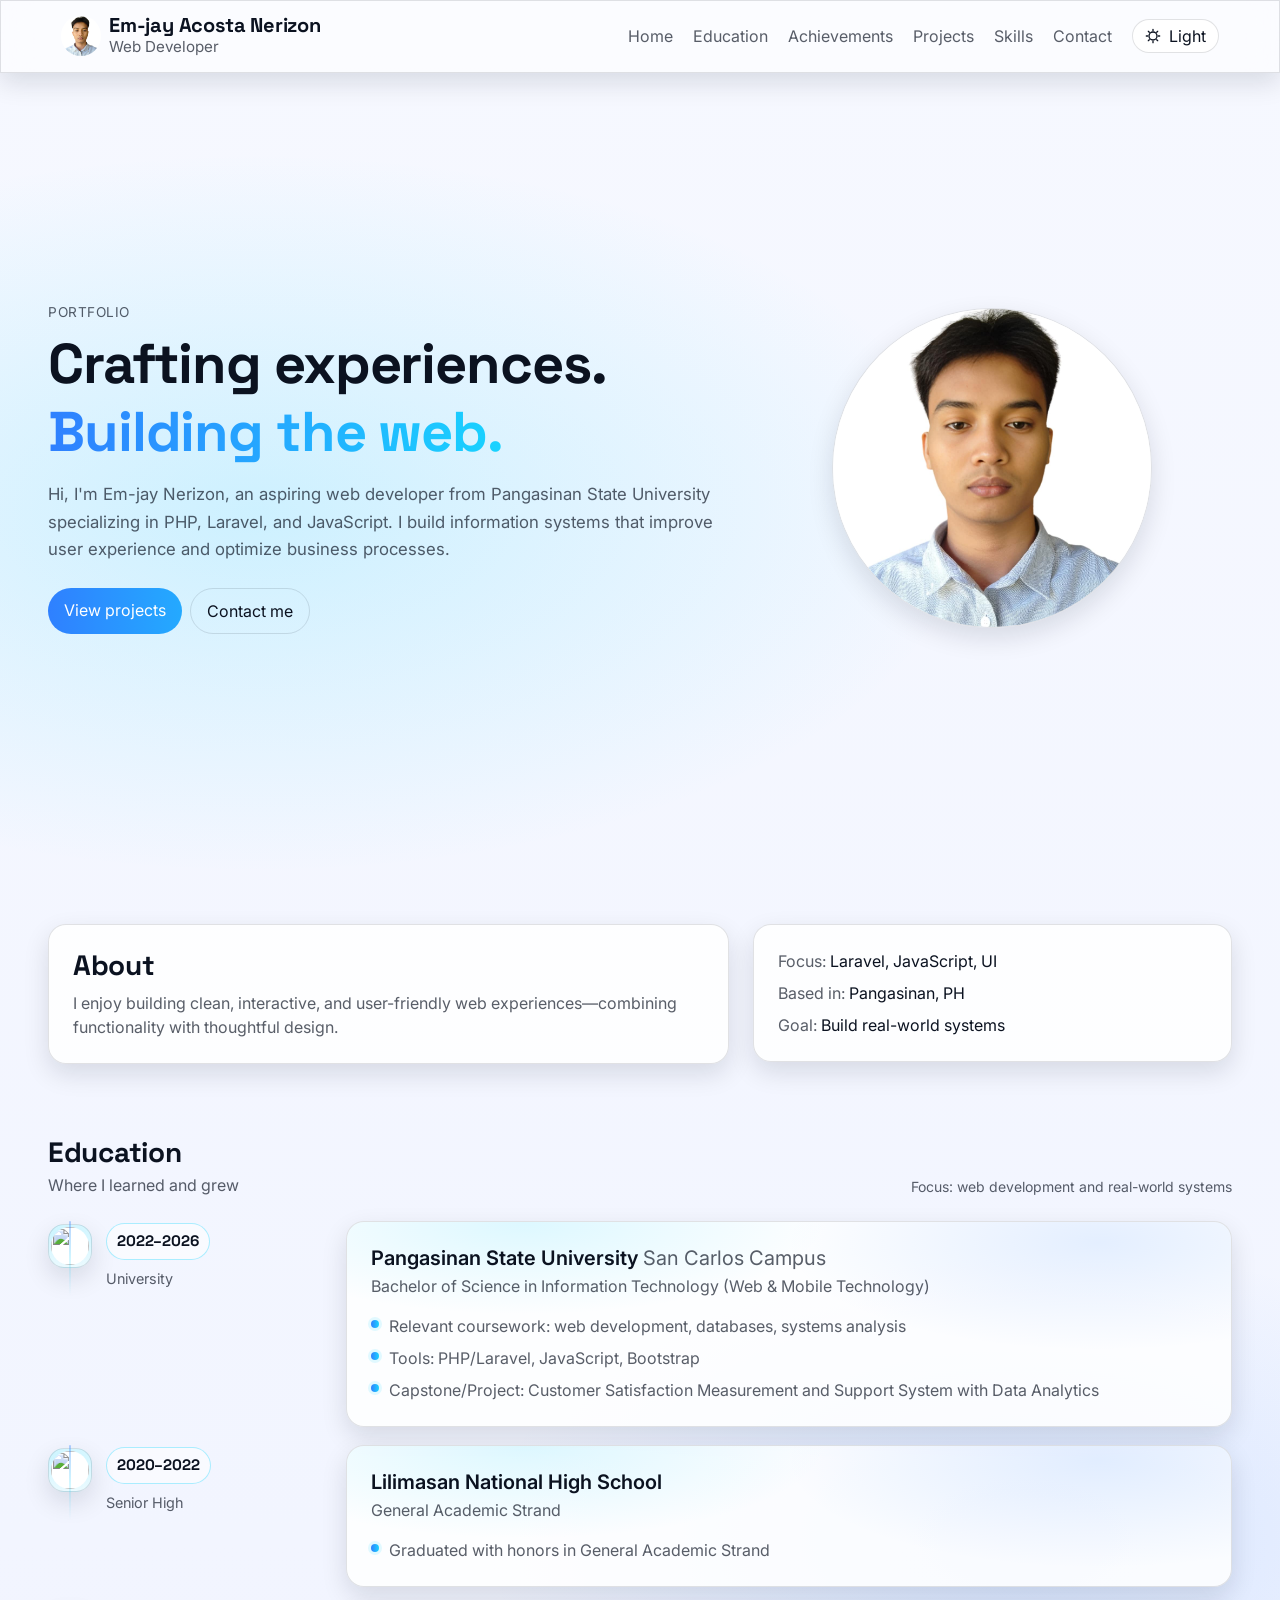
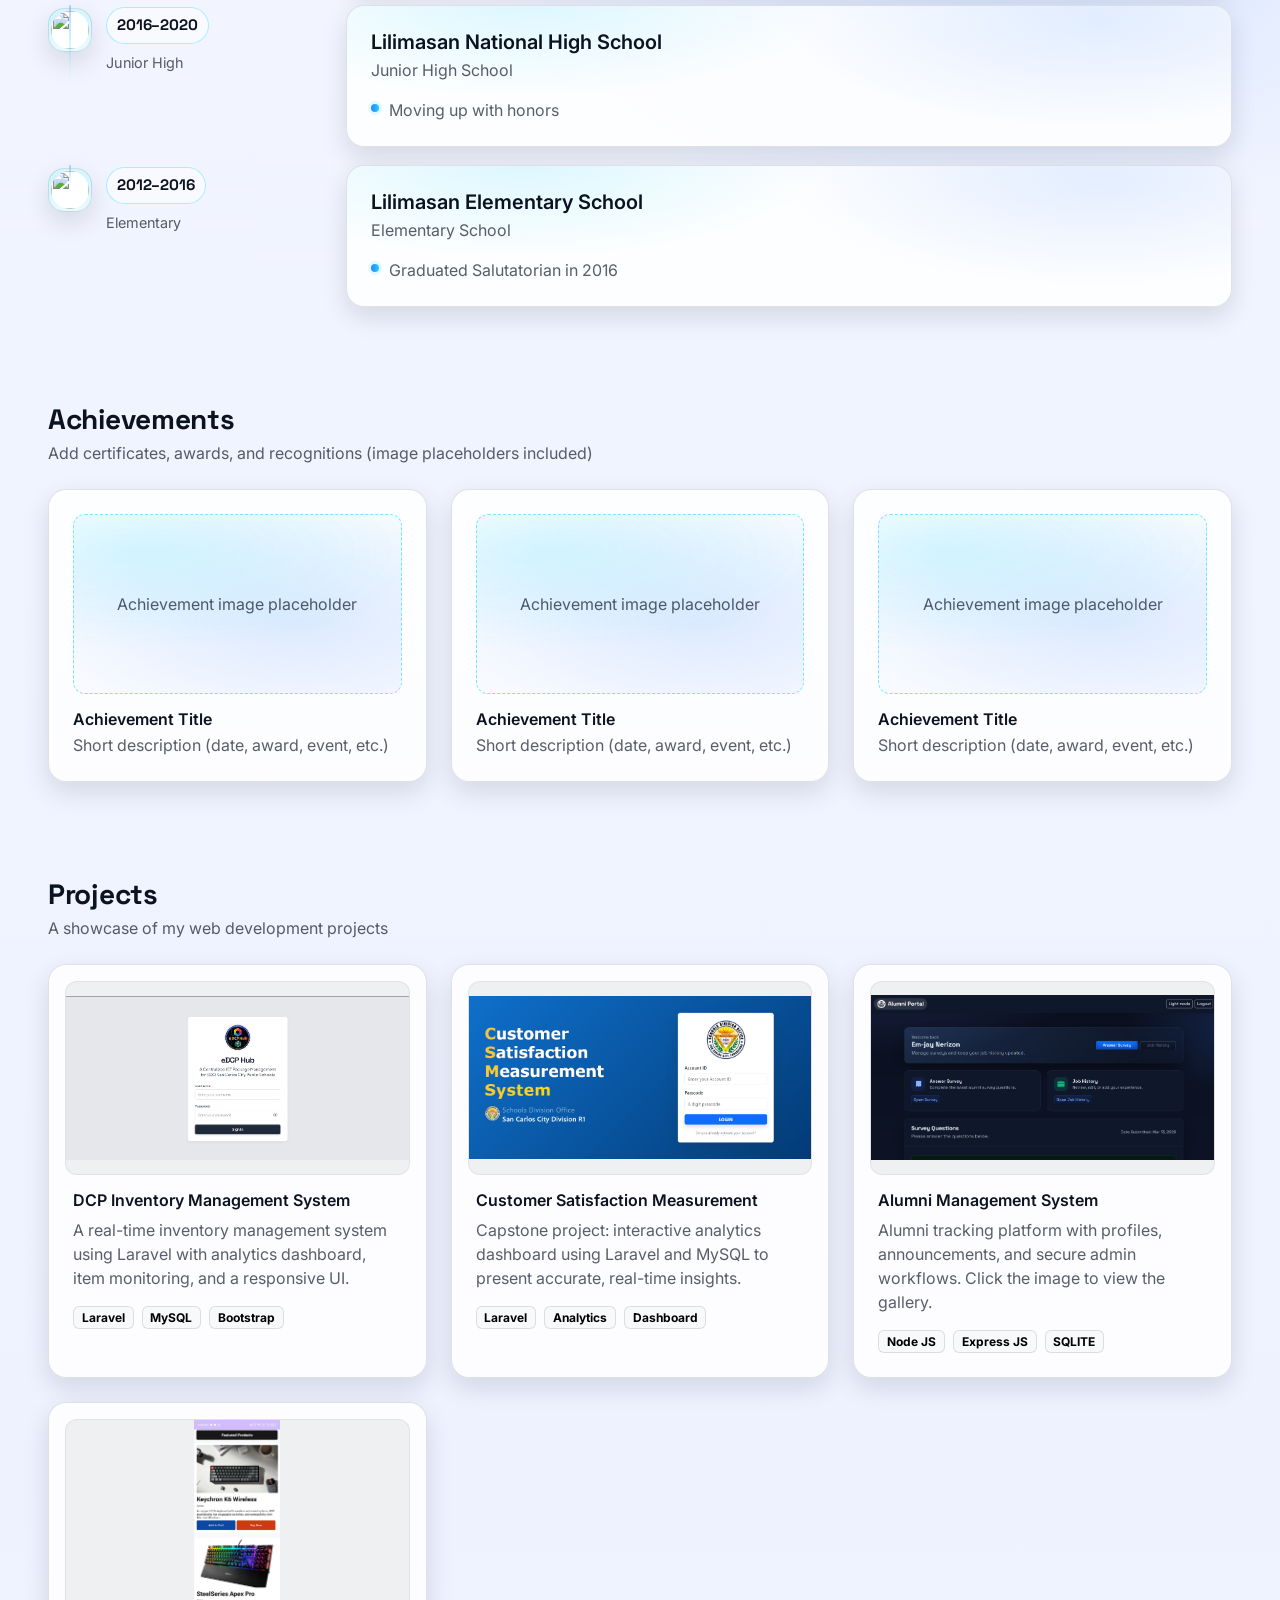
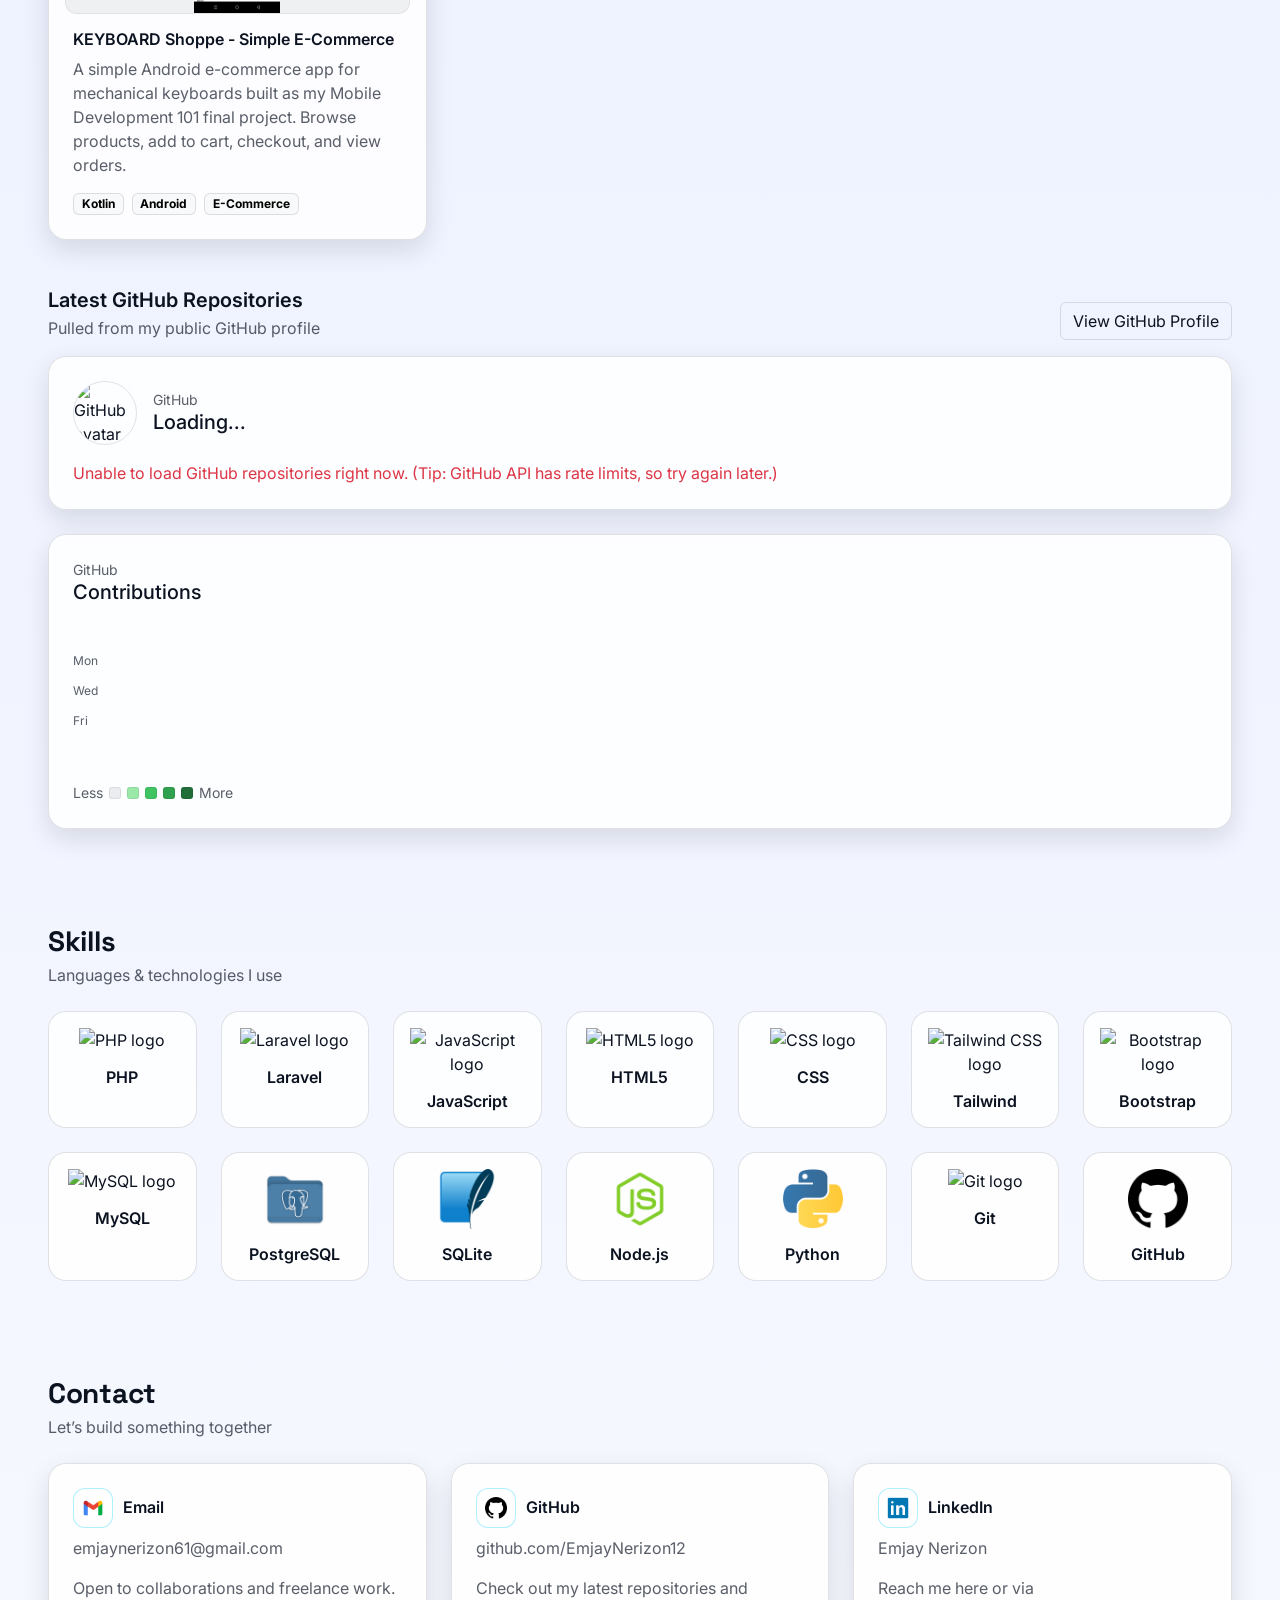
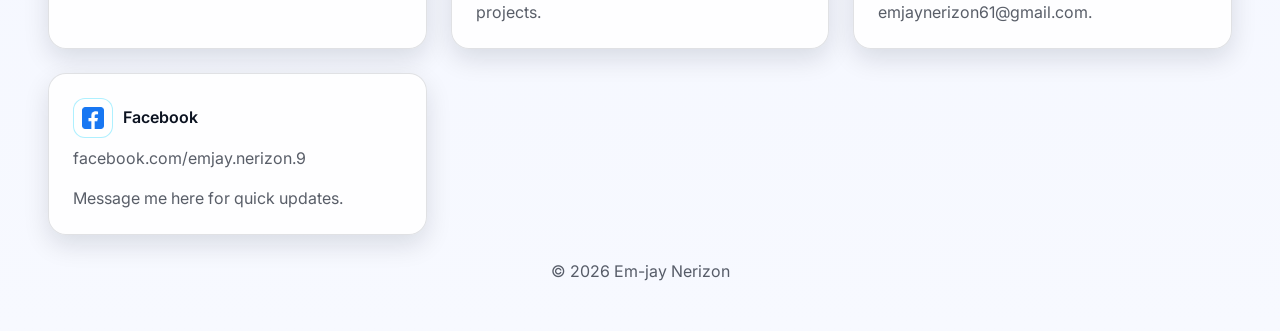
==== commit b91968f7: "feat: add KEYBOARD Shoppe project images and gallery modal" ====
--- a/index.html
+++ b/index.html
@@ -145,7 +145,7 @@
 	          <ul class="edu-highlights">
 	            <li>Relevant coursework: web development, databases, systems analysis</li>
 	            <li>Tools: PHP/Laravel, JavaScript, Bootstrap</li>
-	            <li>Capstone/Project: add your best system here</li>
+	            <li>Capstone/Project: Customer Satisfaction Measurement and Support System with Data Analytics</li>
 	          </ul>
 	        </div>
 	      </article>
@@ -167,8 +167,7 @@
 	          <h3 class="fw-semibold h5 mb-1">Lilimasan National High School</h3>
 	          <p class="text-muted mb-3">General Academic Strand</p>
 	          <ul class="edu-highlights">
-	            <li>Highlight: organization, award, or leadership role</li>
-	            <li>Highlight: competition, project, or community activity</li>
+	            <li>Graduated with honors in General Academic Strand</li>
 	          </ul>
 	        </div>
 	      </article>
@@ -190,8 +189,7 @@
 	          <h3 class="fw-semibold h5 mb-1">Lilimasan National High School</h3>
 	          <p class="text-muted mb-3">Junior High School</p>
 	          <ul class="edu-highlights">
-	            <li>Highlight: club, award, or leadership role</li>
-	            <li>Highlight: favorite subject, project, or milestone</li>
+            <li>Moving up with honors</li>
 	          </ul>
 	        </div>
 	      </article>
@@ -213,8 +211,7 @@
 	          <h3 class="fw-semibold h5 mb-1">Lilimasan Elementary School</h3>
 	          <p class="text-muted mb-3">Elementary School</p>
 	          <ul class="edu-highlights">
-	            <li>Highlight: club, award, or activity</li>
-	            <li>Highlight: achievement you want to mention</li>
+	            <li>Graduated Salutatorian in 2016</li> 
 	          </ul>
 	        </div>
 	      </article>
@@ -312,12 +309,12 @@
         </div>
       </div>
 
-	      <div class="col-lg-4 reveal">
-	        <div class="card-surface hover-lift p-3 h-100">
-	          <div class="project-media mb-3">
-	            <button class="project-media-btn" type="button" data-bs-toggle="modal" data-bs-target="#alumniGalleryModal"
-	              aria-label="Open Alumni Management System gallery">
-	              <img src="./images/project/alumni/alumni-1.png" alt="Alumni Management System preview">
+      <div class="col-lg-4 reveal">
+        <div class="card-surface hover-lift p-3 h-100">
+          <div class="project-media mb-3">
+            <button class="project-media-btn" type="button" data-bs-toggle="modal" data-bs-target="#alumniGalleryModal"
+              aria-label="Open Alumni Management System gallery">
+              <img src="./images/project/alumni/alumni-1.png" alt="Alumni Management System preview">
 	            </button>
 	          </div>
 	          <div class="px-2 pb-2">
@@ -330,11 +327,34 @@
 	              <span class="badge text-bg-light border">Node JS</span>
 	              <span class="badge text-bg-light border">Express JS</span>
 	              <span class="badge text-bg-light border">SQLITE</span>
-	            </div>
-	          </div>
-	        </div>
-	      </div>
-	    </div>
+            </div>
+          </div>
+        </div>
+      </div>
+
+      <div class="col-lg-4 reveal">
+        <div class="card-surface hover-lift p-3 h-100">
+          <div class="project-media mb-3">
+            <button class="project-media-btn" type="button" data-bs-toggle="modal" data-bs-target="#kotlinGalleryModal"
+              aria-label="Open KEYBOARD Shoppe gallery">
+              <img src="./images/project/kotlin/kotlin2.jpg" alt="KEYBOARD Shoppe preview">
+            </button>
+          </div>
+          <div class="px-2 pb-2">
+            <h3 class="h6 fw-semibold mb-2">KEYBOARD Shoppe - Simple E-Commerce</h3>
+            <p class="text-muted mb-3">
+              A simple Android e-commerce app for mechanical keyboards built as my Mobile Development 101 final project.
+              Browse products, add to cart, checkout, and view orders.
+            </p>
+            <div class="d-flex gap-2 flex-wrap">
+              <span class="badge text-bg-light border">Kotlin</span>
+              <span class="badge text-bg-light border">Android</span>
+              <span class="badge text-bg-light border">E-Commerce</span>
+            </div>
+          </div>
+        </div>
+      </div>
+    </div>
 
 	    <!-- GitHub Repositories (auto-filled by github.js) -->
 	    <div class="mt-5">
@@ -771,6 +791,71 @@
               <span class="visually-hidden">Previous</span>
             </button>
             <button class="carousel-control-next" type="button" data-bs-target="#alumniCarousel" data-bs-slide="next">
+              <span class="carousel-control-next-icon" aria-hidden="true"></span>
+              <span class="visually-hidden">Next</span>
+            </button>
+          </div>
+        </div>
+      </div>
+    </div>
+  </div>
+
+  <!-- KEYBOARD Shoppe Project Gallery Modal -->
+  <div class="modal fade project-gallery-modal" id="kotlinGalleryModal" tabindex="-1"
+    aria-labelledby="kotlinGalleryLabel" aria-hidden="true">
+    <div class="modal-dialog modal-dialog-centered modal-lg">
+      <div class="modal-content">
+        <div class="modal-header border-0">
+          <h2 class="modal-title h5 mb-0" id="kotlinGalleryLabel">KEYBOARD Shoppe Gallery</h2>
+          <button type="button" class="btn-close" data-bs-dismiss="modal" aria-label="Close"></button>
+        </div>
+        <div class="modal-body pt-0">
+          <div id="kotlinCarousel" class="carousel slide" data-bs-ride="false">
+            <div class="carousel-indicators">
+              <button type="button" data-bs-target="#kotlinCarousel" data-bs-slide-to="0" class="active"
+                aria-current="true" aria-label="Slide 1"></button>
+              <button type="button" data-bs-target="#kotlinCarousel" data-bs-slide-to="1" aria-label="Slide 2"></button>
+              <button type="button" data-bs-target="#kotlinCarousel" data-bs-slide-to="2" aria-label="Slide 3"></button>
+              <button type="button" data-bs-target="#kotlinCarousel" data-bs-slide-to="3" aria-label="Slide 4"></button>
+              <button type="button" data-bs-target="#kotlinCarousel" data-bs-slide-to="4" aria-label="Slide 5"></button>
+              <button type="button" data-bs-target="#kotlinCarousel" data-bs-slide-to="5" aria-label="Slide 6"></button>
+              <button type="button" data-bs-target="#kotlinCarousel" data-bs-slide-to="6" aria-label="Slide 7"></button>
+            </div>
+            <div class="carousel-inner">
+              <div class="carousel-item active">
+                <img src="./images/project/kotlin/kotlin1.jpg" class="d-block w-100"
+                  alt="KEYBOARD Shoppe screen 1">
+              </div>
+              <div class="carousel-item">
+                <img src="./images/project/kotlin/kotlin2.jpg" class="d-block w-100"
+                  alt="KEYBOARD Shoppe screen 2">
+              </div>
+              <div class="carousel-item">
+                <img src="./images/project/kotlin/kotlin3.jpg" class="d-block w-100"
+                  alt="KEYBOARD Shoppe screen 3">
+              </div>
+              <div class="carousel-item">
+                <img src="./images/project/kotlin/kotlin4.jpg" class="d-block w-100"
+                  alt="KEYBOARD Shoppe screen 4">
+              </div>
+              <div class="carousel-item">
+                <img src="./images/project/kotlin/kotlin5.jpg" class="d-block w-100"
+                  alt="KEYBOARD Shoppe screen 5">
+              </div>
+              <div class="carousel-item">
+                <img src="./images/project/kotlin/kotlin6.jpg" class="d-block w-100"
+                  alt="KEYBOARD Shoppe screen 6">
+              </div>
+              <div class="carousel-item">
+                <img src="./images/project/kotlin/kotlin7.jpg" class="d-block w-100"
+                  alt="KEYBOARD Shoppe screen 7">
+              </div>
+            </div>
+            <button class="carousel-control-prev" type="button" data-bs-target="#kotlinCarousel" data-bs-slide="prev">
+              <span class="carousel-control-prev-icon" aria-hidden="true"></span>
+              <span class="visually-hidden">Previous</span>
+            </button>
+            <button class="carousel-control-next" type="button" data-bs-target="#kotlinCarousel" data-bs-slide="next">
               <span class="carousel-control-next-icon" aria-hidden="true"></span>
               <span class="visually-hidden">Next</span>
             </button>
--- a/design.css
+++ b/design.css
@@ -495,7 +495,10 @@
 .project-media img {
   display: block;
   width: 100%;
+  aspect-ratio: 16 / 9;
   height: auto;
+  object-fit: contain;
+  background: rgba(11, 18, 32, 0.06);
 }
 
 .project-media-btn {
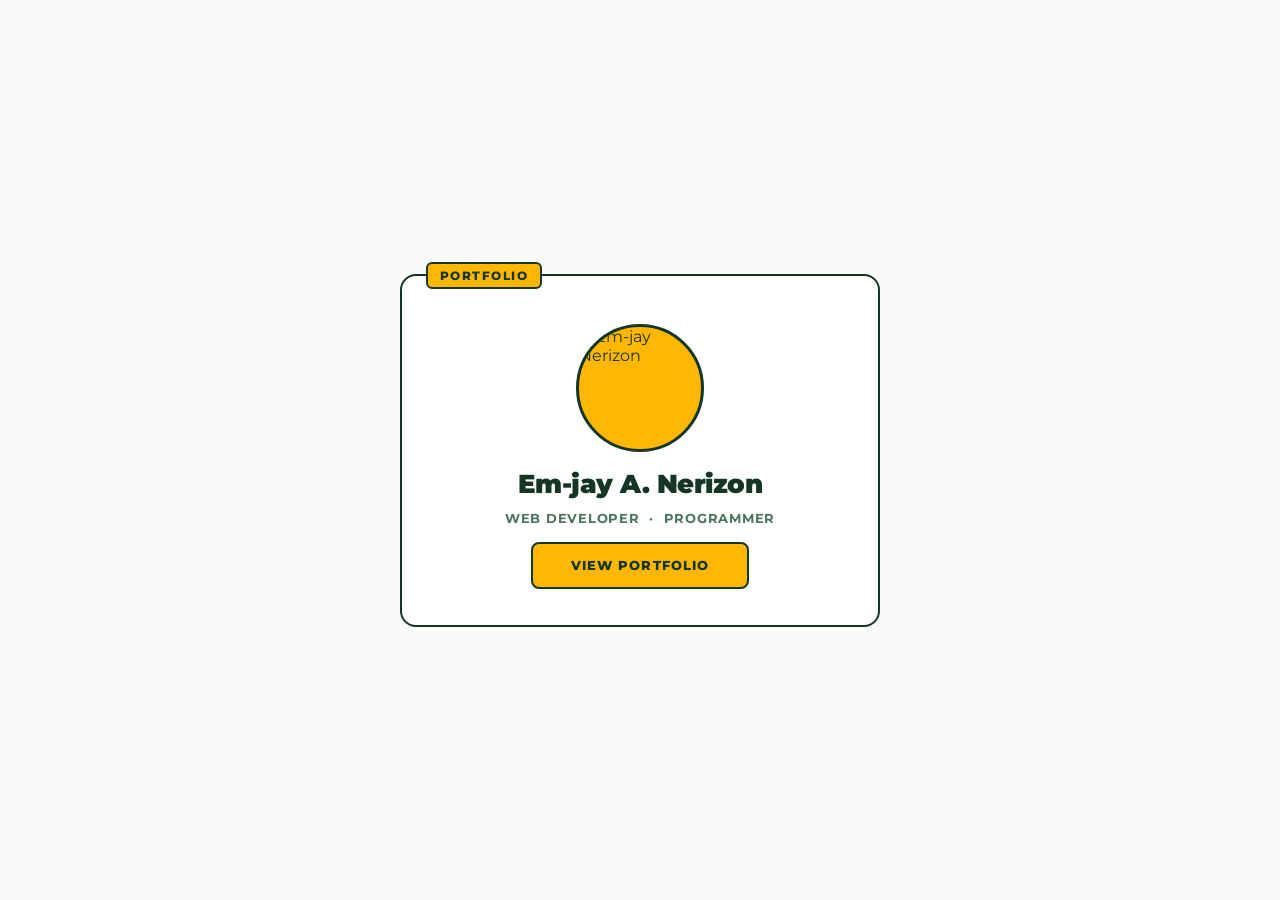
==== commit 66e679f1: "feat: update portfolio layout and add loading screen functionality" ====
--- a/index.html
+++ b/index.html
@@ -1,917 +1,220 @@
 <!DOCTYPE html>
-<html lang="en" data-theme="light">
+<html lang="en">
 
 <head>
-	  <meta charset="UTF-8">
-	  <meta name="viewport" content="width=device-width, initial-scale=1.0">
-	  <title>Em-jay Nerizon | Portfolio</title>
-	  <!-- BOOTSTRAP 5 -->
-	  <link href="https://cdn.jsdelivr.net/npm/bootstrap@5.3.2/dist/css/bootstrap.min.css" rel="stylesheet">
-	  <link rel="stylesheet" href="design.css">
-
-  <!-- Fonts -->
-  <link rel="preconnect" href="https://fonts.googleapis.com">
-  <link rel="preconnect" href="https://fonts.gstatic.com" crossorigin>
-  <link
-    href="https://fonts.googleapis.com/css2?family=Inter:wght@400;500;600;700&family=Space+Grotesk:wght@500;600;700&display=swap"
-    rel="stylesheet">
+    <meta charset="UTF-8">
+    <meta name="viewport" content="width=device-width, initial-scale=1.0">
+    <title>Em-jay A. Nerizon</title>
+    <link rel="icon" type="image/png" href="profile.jpeg">
+    <link rel="preconnect" href="https://fonts.googleapis.com">
+    <link href="https://fonts.googleapis.com/css2?family=Montserrat:wght@400;500;600;700;800;900&display=swap" rel="stylesheet">
+    <style>
+        *, *::before, *::after { box-sizing: border-box; margin: 0; padding: 0; }
+
+        :root {
+            --bg: #f9fbf9;
+            --card-bg: #ffffff;
+            --card-border: #143622;
+            --text: #143622;
+            --text-muted: #4a755d;
+            --yellow: #ffb703;
+            --green: #2d6a4f;
+            --green-light: #d8f3e6;
+            --font: 'Montserrat', sans-serif;
+        }
+
+        body {
+            font-family: var(--font);
+            background: var(--bg);
+            color: var(--text);
+            min-height: 100vh;
+            display: flex;
+            align-items: center;
+            justify-content: center;
+        }
+
+        .loader-card {
+            position: relative;
+            background: var(--card-bg);
+            border: 2px solid var(--card-border);
+            border-radius: 16px;
+
+            padding: 48px 40px 36px;
+            display: flex;
+            flex-direction: column;
+            align-items: center;
+            gap: 12px;
+           width: min(90vw, 480px);
+        }
+
+        .loader-card-label {
+            position: absolute;
+            top: -14px;
+            left: 24px;
+            font-size: 0.75rem;
+            font-weight: 800;
+            letter-spacing: 0.12em;
+            padding: 4px 12px;
+            border-radius: 6px;
+            border: 2px solid var(--card-border);
+            text-transform: uppercase;
+            background: var(--yellow);
+            color: #143622;
+        }
+
+        .loader-photo-wrap {
+            width: clamp(96px, 10vw, 140px);
+            height: clamp(96px, 10vw, 140px);
+            border-radius: 50%;
+            border: 3px solid var(--card-border);
+            overflow: hidden;
+            background: var(--yellow);
+            flex-shrink: 0;
+        }
+
+        .loader-photo {
+            width: 100%;
+            height: 100%;
+            object-fit: cover;
+            object-position: top;
+            display: block;
+        }
+
+        .loader-name {
+            font-family: var(--font);
+            font-size: clamp(1.25rem, 2vw, 1.6rem);
+            font-weight: 900;
+            color: var(--text);
+            letter-spacing: -0.02em;
+            text-align: center;
+            margin-top: 4px;
+        }
+
+        .loader-role {
+            font-family: var(--font);
+            font-size: clamp(0.75rem, 1vw, 0.95rem);
+            font-weight: 700;
+            color: var(--text-muted);
+            text-transform: uppercase;
+            letter-spacing: 0.06em;
+            text-align: center;
+        }
+
+        .loader-bar-track {
+            width: 100%;
+            height: 10px;
+            border: 2px solid var(--card-border);
+            border-radius: 6px;
+            background: var(--green-light);
+            overflow: hidden;
+            margin-top: 8px;
+        }
+
+        .loader-bar {
+            height: 100%;
+            width: 0%;
+            background: var(--green);
+            border-radius: 4px;
+        }
+
+        .loader-status {
+            font-family: var(--font);
+            font-size: 0.7rem;
+            font-weight: 800;
+            letter-spacing: 0.1em;
+            color: var(--text-muted);
+            text-transform: uppercase;
+        }
+
+        .loader-btn {
+            margin-top: 4px;
+            padding: clamp(10px, 1.2vw, 14px) clamp(28px, 3vw, 40px);
+            font-family: var(--font);
+            font-size: clamp(0.8rem, 1vw, 1rem);
+            font-weight: 800;
+            letter-spacing: 0.08em;
+            text-transform: uppercase;
+            background: var(--yellow);
+            color: var(--card-border);
+            border: 2px solid var(--card-border);
+            border-radius: 8px;
+            cursor: pointer;
+            transition: transform 0.1s, box-shadow 0.1s;
+        }
+
+        .loader-btn:hover {
+            transform: translate(-1px, -1px);
+        }
+
+        .loader-btn:active {
+            transform: translate(2px, 2px);
+            box-shadow: 2px 2px 0 var(--card-border);
+        }
+
+        .loader-progress {
+            width: 100%;
+            display: flex;
+            flex-direction: column;
+            align-items: center;
+            gap: 8px;
+            display: none;
+        }
+    </style>
 </head>
 
 <body>
-  <!-- NAVBAR -->
-  <nav class="navbar navbar-expand-lg fixed-top glass app-navbar px-md-5">
-    <div class="container-fluid">
-      <a class="navbar-brand d-flex align-items-center gap-2" href="#top">
-        <img src="profile.png" class="rounded-circle" alt="Profile photo" width="40" height="40">
-        <div>
-          <div class="brand-name">Em-jay Acosta Nerizon</div>
-          <div class="brand-role">Web Developer</div>
+
+    <div class="loader-card">
+        <span class="loader-card-label">PORTFOLIO</span>
+
+        <div class="loader-photo-wrap">
+            <img src="profile.jpeg" alt="Em-jay Nerizon" class="loader-photo">
         </div>
-      </a>
-
-      <button class="navbar-toggler border-0" type="button" data-bs-toggle="collapse" data-bs-target="#navbarNav"
-        aria-controls="navbarNav" aria-expanded="false" aria-label="Toggle navigation">
-        <span class="navbar-toggler-icon"></span>
-      </button>
-
-      <div class="collapse navbar-collapse justify-content-end" id="navbarNav">
-        <ul class="navbar-nav align-items-lg-center gap-lg-1">
-          <li class="nav-item"><a class="nav-link" href="#top">Home</a></li>
-          <li class="nav-item"><a class="nav-link" href="#education">Education</a></li>
-          <li class="nav-item"><a class="nav-link" href="#achievements">Achievements</a></li>
-          <li class="nav-item"><a class="nav-link" href="#projects">Projects</a></li>
-          <li class="nav-item"><a class="nav-link" href="#skills">Skills</a></li>
-          <li class="nav-item"><a class="nav-link" href="#contact">Contact</a></li>
-          <li class="nav-item ms-lg-2">
-            <button class="theme-toggle" id="themeToggle" type="button" aria-label="Toggle theme">
-              <svg width="16" height="16" viewBox="0 0 24 24" fill="none" aria-hidden="true">
-                <path d="M12 18a6 6 0 1 0 0-12 6 6 0 0 0 0 12Z" stroke="currentColor" stroke-width="2" />
-                <path
-                  d="M12 2v2M12 20v2M4 12H2M22 12h-2M5 5l1.4 1.4M17.6 17.6 19 19M19 5l-1.4 1.4M6.4 17.6 5 19"
-                  stroke="currentColor" stroke-width="2" stroke-linecap="round" />
-              </svg>
-              <span data-theme-label>Light</span>
-            </button>
-          </li>
-        </ul>
-      </div>
+
+        <h2 class="loader-name">Em-jay A. Nerizon</h2>
+        <p class="loader-role">Web Developer &nbsp;&middot;&nbsp; Programmer</p>
+
+        <div class="loader-progress" id="loaderProgress">
+            <div class="loader-bar-track">
+                <div class="loader-bar" id="loaderBar"></div>
+            </div>
+            <span class="loader-status" id="loaderStatus">Loading...</span>
+        </div>
+
+        <button class="loader-btn" id="loaderBtn">View Portfolio</button>
     </div>
-  </nav>
-
-  <!-- HERO -->
-  <section class="hero" id="top">
-    <div class="container-fluid px-4 px-md-5">
-      <div class="row align-items-center g-4">
-        <div class="col-lg-7 reveal">
-          <div class="hero-kicker mb-2">Portfolio</div>
-          <h1 class="hero-title display-4 mb-3">
-            Crafting experiences. <span class="text-gradient">Building the web.</span>
-          </h1>
-          <p class="hero-lead mb-4">
-            Hi, I'm Em-jay Nerizon, an aspiring web developer from Pangasinan State University specializing in PHP,
-            Laravel, and JavaScript. I build information systems that improve user experience and optimize business
-            processes.
-          </p>
-          <div class="hero-actions d-flex flex-wrap gap-2">
-            <a class="btn btn-primary" href="#projects">View projects</a>
-            <a class="btn btn-outline-secondary" href="#contact">Contact me</a>
-          </div>
-        </div>
-
-        <div class="col-lg-5 d-flex justify-content-center reveal">
-          <div class="profile-wrapper">
-            <img src="profile.png" alt="Em-jay Nerizon" class="profile-image">
-          </div>
-        </div>
-      </div>
-    </div>
-  </section>
-
-  <!-- ABOUT -->
-  <section class="container-fluid px-4 px-md-5 py-4">
-    <div class="row g-4">
-      <div class="col-lg-7 reveal">
-        <div class="card-surface p-4">
-          <h2 class="section-title h3 mb-2">About</h2>
-          <p class="section-subtitle mb-0">
-            I enjoy building clean, interactive, and user-friendly web experiences—combining functionality with
-            thoughtful design.
-          </p>
-        </div>
-      </div>
-      <div class="col-lg-5 reveal">
-        <div class="card-surface p-4">
-          <div class="d-flex flex-column gap-2">
-            <div><span class="text-muted">Focus:</span> Laravel, JavaScript, UI</div>
-            <div><span class="text-muted">Based in:</span> Pangasinan, PH</div>
-            <div><span class="text-muted">Goal:</span> Build real-world systems</div>
-          </div>
-        </div>
-      </div>
-    </div>
-	  </section>
-
-	  <!-- EDUCATION -->
-	  <section id="education" class="container-fluid px-4 px-md-5 py-5">
-	    <div class="d-flex flex-column flex-md-row align-items-md-end justify-content-between gap-2 mb-4 reveal">
-	      <div class="text-center text-md-start">
-	        <h2 class="section-title h3 mb-1">Education</h2>
-	        <div class="section-subtitle">Where I learned and grew</div>
-	      </div>
-	      <div class="education-note small text-muted text-center text-md-end">
-	        Focus: web development and real-world systems
-	      </div>
-	    </div>
-
-	    <div class="education-timeline">
-	      <article class="edu-item reveal">
-	        <div class="edu-left">
-	          <div class="edu-rail" aria-hidden="true">
-	            <div class="edu-dot">
-	              <img src="./images/psu-logo.png" alt="" class="edu-logo">
-	            </div>
-	          </div>
-	          <div class="edu-meta">
-	            <div class="edu-years">2022–2026</div>
-	            <div class="edu-level text-muted">University</div>
-	          </div>
-	        </div>
-
-	        <div class="edu-card card-surface hover-lift p-4">
-	          <h3 class="fw-semibold h5 mb-1">
-	            Pangasinan State University <span class="text-muted fw-normal">San Carlos Campus</span>
-	          </h3>
-	          <p class="text-muted mb-3">Bachelor of Science in Information Technology (Web & Mobile Technology)</p>
-	          <ul class="edu-highlights">
-	            <li>Relevant coursework: web development, databases, systems analysis</li>
-	            <li>Tools: PHP/Laravel, JavaScript, Bootstrap</li>
-	            <li>Capstone/Project: Customer Satisfaction Measurement and Support System with Data Analytics</li>
-	          </ul>
-	        </div>
-	      </article>
-
-	      <article class="edu-item reveal">
-	        <div class="edu-left">
-	          <div class="edu-rail" aria-hidden="true">
-	            <div class="edu-dot">
-	              <img src="./images/lilimasan-high-school-logo.png" alt="" class="edu-logo">
-	            </div>
-	          </div>
-	          <div class="edu-meta">
-	            <div class="edu-years">2020–2022</div>
-	            <div class="edu-level text-muted">Senior High</div>
-	          </div>
-	        </div>
-
-	        <div class="edu-card card-surface hover-lift p-4">
-	          <h3 class="fw-semibold h5 mb-1">Lilimasan National High School</h3>
-	          <p class="text-muted mb-3">General Academic Strand</p>
-	          <ul class="edu-highlights">
-	            <li>Graduated with honors in General Academic Strand</li>
-	          </ul>
-	        </div>
-	      </article>
-
-	      <article class="edu-item reveal">
-	        <div class="edu-left">
-	          <div class="edu-rail" aria-hidden="true">
-	            <div class="edu-dot">
-	              <img src="./images/lilimasan-high-school-logo.png" alt="" class="edu-logo">
-	            </div>
-	          </div>
-	          <div class="edu-meta">
-	            <div class="edu-years">2016–2020</div>
-	            <div class="edu-level text-muted">Junior High</div>
-	          </div>
-	        </div>
-
-	        <div class="edu-card card-surface hover-lift p-4">
-	          <h3 class="fw-semibold h5 mb-1">Lilimasan National High School</h3>
-	          <p class="text-muted mb-3">Junior High School</p>
-	          <ul class="edu-highlights">
-            <li>Moving up with honors</li>
-	          </ul>
-	        </div>
-	      </article>
-
-	      <article class="edu-item reveal">
-	        <div class="edu-left">
-	          <div class="edu-rail" aria-hidden="true">
-	            <div class="edu-dot">
-	              <img src="./images/lilimasan-high-school-logo.png" alt="" class="edu-logo">
-	            </div>
-	          </div>
-	          <div class="edu-meta">
-	            <div class="edu-years">2012–2016</div>
-	            <div class="edu-level text-muted">Elementary</div>
-	          </div>
-	        </div>
-
-	        <div class="edu-card card-surface hover-lift p-4">
-	          <h3 class="fw-semibold h5 mb-1">Lilimasan Elementary School</h3>
-	          <p class="text-muted mb-3">Elementary School</p>
-	          <ul class="edu-highlights">
-	            <li>Graduated Salutatorian in 2016</li> 
-	          </ul>
-	        </div>
-	      </article>
-	    </div>
-	  </section>
-
-  <!-- ACHIEVEMENTS -->
-  <section id="achievements" class="container-fluid px-4 px-md-5 py-5">
-    <div class="text-center text-md-start mb-4 reveal">
-      <h2 class="section-title h3 mb-1">Achievements</h2>
-      <div class="section-subtitle">Add certificates, awards, and recognitions (image placeholders included)</div>
-    </div>
-
-    <div class="row g-4">
-      <div class="col-md-4 reveal">
-        <div class="card-surface hover-lift p-4 h-100">
-          <!-- Replace the placeholder below with:
-            <img class="achievement-img" src="images/achievements/your-image.jpg" alt="Your achievement" />
-          -->
-          <div class="media-placeholder mb-3">Achievement image placeholder</div>
-          <h3 class="h6 fw-semibold mb-1">Achievement Title</h3>
-          <div class="text-muted">Short description (date, award, event, etc.)</div>
-        </div>
-      </div>
-
-      <div class="col-md-4 reveal">
-        <div class="card-surface hover-lift p-4 h-100">
-          <div class="media-placeholder mb-3">Achievement image placeholder</div>
-          <h3 class="h6 fw-semibold mb-1">Achievement Title</h3>
-          <div class="text-muted">Short description (date, award, event, etc.)</div>
-        </div>
-      </div>
-
-      <div class="col-md-4 reveal">
-        <div class="card-surface hover-lift p-4 h-100">
-          <div class="media-placeholder mb-3">Achievement image placeholder</div>
-          <h3 class="h6 fw-semibold mb-1">Achievement Title</h3>
-          <div class="text-muted">Short description (date, award, event, etc.)</div>
-        </div>
-      </div>
-    </div>
-  </section>
-
-	  <!-- PROJECTS -->
-	  <section id="projects" class="container-fluid px-4 px-md-5 py-5" data-github-username="EmjayNerizon12">
-	    <div class="text-center text-md-start mb-4 reveal">
-	      <h2 class="section-title h3 mb-1">Projects</h2>
-	      <div class="section-subtitle">A showcase of my web development projects</div>
-	    </div>
-
-	    <div class="row g-4">
-	      <div class="col-lg-4 reveal">
-	        <div class="card-surface hover-lift p-3 h-100">
-	          <div class="project-media mb-3">
-	            <button class="project-media-btn" type="button" data-bs-toggle="modal" data-bs-target="#dcpGalleryModal"
-	              aria-label="Open DCP Inventory Management System gallery">
-	              <img src="./images/project/dcp/dcp-1.png" alt="DCP Inventory Management System preview">
-	            </button>
-          </div>
-          <div class="px-2 pb-2">
-            <h3 class="h6 fw-semibold mb-2">DCP Inventory Management System</h3>
-            <p class="text-muted mb-3">
-              A real-time inventory management system using Laravel with analytics dashboard, item monitoring, and a
-              responsive UI.
-            </p>
-            <div class="d-flex gap-2 flex-wrap">
-              <span class="badge text-bg-light border">Laravel</span>
-              <span class="badge text-bg-light border">MySQL</span>
-              <span class="badge text-bg-light border">Bootstrap</span>
-            </div>
-          </div>
-        </div>
-      </div>
-
-      <div class="col-lg-4 reveal">
-        <div class="card-surface hover-lift p-3 h-100">
-          <div class="project-media mb-3">
-            <button class="project-media-btn" type="button" data-bs-toggle="modal" data-bs-target="#csmGalleryModal"
-              aria-label="Open Customer Satisfaction Measurement gallery">
-              <img src="./images/project/csm/csm-1.png" alt="Customer Satisfaction Measurement preview">
-            </button>
-          </div>
-          <div class="px-2 pb-2">
-            <h3 class="h6 fw-semibold mb-2">Customer Satisfaction Measurement</h3>
-            <p class="text-muted mb-3">
-              Capstone project: interactive analytics dashboard using Laravel and MySQL to present accurate, real-time
-              insights.
-            </p>
-            <div class="d-flex gap-2 flex-wrap">
-              <span class="badge text-bg-light border">Laravel</span>
-              <span class="badge text-bg-light border">Analytics</span>
-              <span class="badge text-bg-light border">Dashboard</span>
-            </div>
-          </div>
-        </div>
-      </div>
-
-      <div class="col-lg-4 reveal">
-        <div class="card-surface hover-lift p-3 h-100">
-          <div class="project-media mb-3">
-            <button class="project-media-btn" type="button" data-bs-toggle="modal" data-bs-target="#alumniGalleryModal"
-              aria-label="Open Alumni Management System gallery">
-              <img src="./images/project/alumni/alumni-1.png" alt="Alumni Management System preview">
-	            </button>
-	          </div>
-	          <div class="px-2 pb-2">
-	            <h3 class="h6 fw-semibold mb-2">Alumni Management System</h3>
-	            <p class="text-muted mb-3">
-	              Alumni tracking platform with profiles, announcements, and secure admin workflows. Click the image to
-	              view the gallery.
-	            </p>
-	            <div class="d-flex gap-2 flex-wrap">
-	              <span class="badge text-bg-light border">Node JS</span>
-	              <span class="badge text-bg-light border">Express JS</span>
-	              <span class="badge text-bg-light border">SQLITE</span>
-            </div>
-          </div>
-        </div>
-      </div>
-
-      <div class="col-lg-4 reveal">
-        <div class="card-surface hover-lift p-3 h-100">
-          <div class="project-media mb-3">
-            <button class="project-media-btn" type="button" data-bs-toggle="modal" data-bs-target="#kotlinGalleryModal"
-              aria-label="Open KEYBOARD Shoppe gallery">
-              <img src="./images/project/kotlin/kotlin2.jpg" alt="KEYBOARD Shoppe preview">
-            </button>
-          </div>
-          <div class="px-2 pb-2">
-            <h3 class="h6 fw-semibold mb-2">KEYBOARD Shoppe - Simple E-Commerce</h3>
-            <p class="text-muted mb-3">
-              A simple Android e-commerce app for mechanical keyboards built as my Mobile Development 101 final project.
-              Browse products, add to cart, checkout, and view orders.
-            </p>
-            <div class="d-flex gap-2 flex-wrap">
-              <span class="badge text-bg-light border">Kotlin</span>
-              <span class="badge text-bg-light border">Android</span>
-              <span class="badge text-bg-light border">E-Commerce</span>
-            </div>
-          </div>
-        </div>
-      </div>
-    </div>
-
-	    <!-- GitHub Repositories (auto-filled by github.js) -->
-	    <div class="mt-5">
-	      <div class="d-flex align-items-end justify-content-between flex-wrap gap-2 mb-3 reveal">
-	        <div>
-	          <h3 class="h5 fw-semibold mb-1">Latest GitHub Repositories</h3>
-	          <div class="text-muted">Pulled from my public GitHub profile</div>
-	        </div>
-	        <a id="githubProfileLink" class="btn btn-outline-secondary" href="#" target="_blank" rel="noopener noreferrer">
-	          View GitHub Profile
-	        </a>
-	      </div>
-
-	      <div class="card-surface p-4 mb-4 reveal">
-	        <div class="d-flex align-items-center gap-3 flex-wrap">
-	          <img id="githubAvatar" src="" alt="GitHub avatar" width="64" height="64" class="rounded-circle border">
-	          <div class="flex-grow-1">
-	            <div class="text-muted small">GitHub</div>
-	            <div id="githubName" class="h5 mb-1">Loading...</div>
-	            <div id="githubBio" class="text-muted mb-0"></div>
-	          </div>
-	        </div>
-	        <div id="githubError" class="text-danger mt-3 d-none" role="status"></div>
-	      </div>
-
-	      <div class="card-surface p-4 mb-4 reveal">
-	        <div class="d-flex align-items-center justify-content-between flex-wrap gap-2 mb-3">
-	          <div>
-	            <div class="text-muted small">GitHub</div>
-	            <div class="h5 mb-0">Contributions</div>
-	          </div>
-	          <div id="githubContribYear" class="text-muted small"></div>
-	        </div>
-        <div class="github-contrib-chart" aria-live="polite">
-          <div class="github-contrib-y" aria-hidden="true">
-            <span>Mon</span>
-            <span>Wed</span>
-            <span>Fri</span>
-          </div>
-          <div class="github-contrib-main">
-            <div id="githubContribMonths" class="github-contrib-months" aria-hidden="true"></div>
-            <div id="githubContributions" class="github-contrib-grid"></div>
-          </div>
-        </div>
-	        <div id="githubContribError" class="text-danger mt-3 d-none" role="status"></div>
-	        <div class="github-contrib-legend mt-3" aria-hidden="true">
-	          <span class="text-muted small">Less</span>
-	          <div class="legend-swatch" data-level="0"></div>
-	          <div class="legend-swatch" data-level="1"></div>
-	          <div class="legend-swatch" data-level="2"></div>
-	          <div class="legend-swatch" data-level="3"></div>
-	          <div class="legend-swatch" data-level="4"></div>
-	          <span class="text-muted small">More</span>
-	        </div>
-	      </div>
-
-	      <div id="githubProjects" class="row g-4" aria-live="polite"></div>
-	    </div>
-	  </section>
-
-  <!-- SKILLS -->
-  <section id="skills" class="container-fluid px-4 px-md-5 py-5">
-    <div class="text-center text-md-start mb-4 reveal">
-      <h2 class="section-title h3 mb-1">Skills</h2>
-      <div class="section-subtitle">Languages & technologies I use</div>
-    </div>
-
-    <div class="row g-4 justify-content-center skills-grid">
-      <div class="col-6 col-sm-4 col-md-3 col-lg-2 reveal">
-        <div class="skill-card text-center p-3 h-100">
-          <img src="./images/skills/php.png" class="mx-auto mb-3" alt="PHP logo" style="height:60px;">
-          <h3 class="h6 fw-semibold mb-0">PHP</h3>
-        </div>
-      </div>
-
-      <div class="col-6 col-sm-4 col-md-3 col-lg-2 reveal">
-        <div class="skill-card text-center p-3 h-100">
-          <img src="./images/skills/laravel.png" class="mx-auto mb-3" alt="Laravel logo" style="width:60px; height:60px;">
-          <h3 class="h6 fw-semibold mb-0">Laravel</h3>
-        </div>
-      </div>
-
-      <div class="col-6 col-sm-4 col-md-3 col-lg-2 reveal">
-        <div class="skill-card text-center p-3 h-100">
-          <img src="./images/skills/javascript.png" class="mx-auto mb-3" alt="JavaScript logo" style="width:60px; height:60px;">
-          <h3 class="h6 fw-semibold mb-0">JavaScript</h3>
-        </div>
-      </div>
-
-      <div class="col-6 col-sm-4 col-md-3 col-lg-2 reveal">
-        <div class="skill-card text-center p-3 h-100">
-          <img src="./images/skills/html.png" class="mx-auto mb-3" alt="HTML5 logo" style="width:60px; height:60px;">
-          <h3 class="h6 fw-semibold mb-0">HTML5</h3>
-        </div>
-      </div>
-
-      <div class="col-6 col-sm-4 col-md-3 col-lg-2 reveal">
-        <div class="skill-card text-center p-3 h-100">
-          <img src="./images/skills/css.svg" class="mx-auto mb-3" alt="CSS logo" style="width:60px; height:60px;">
-          <h3 class="h6 fw-semibold mb-0">CSS</h3>
-        </div>
-      </div>
-
-      <div class="col-6 col-sm-4 col-md-3 col-lg-2 reveal">
-        <div class="skill-card text-center p-3 h-100">
-          <img src="./images/skills/tailwind.png" class="mx-auto mb-3" alt="Tailwind CSS logo"
-            style="width:60px; height:60px;">
-          <h3 class="h6 fw-semibold mb-0">Tailwind</h3>
-        </div>
-      </div>
-
-      <div class="col-6 col-sm-4 col-md-3 col-lg-2 reveal">
-        <div class="skill-card text-center p-3 h-100">
-          <img src="./images/skills/boostrap.png" class="mx-auto mb-3" alt="Bootstrap logo" style="width:60px; height:60px;">
-          <h3 class="h6 fw-semibold mb-0">Bootstrap</h3>
-        </div>
-      </div>
-
-      <div class="col-6 col-sm-4 col-md-3 col-lg-2 reveal">
-        <div class="skill-card text-center p-3 h-100">
-          <img src="./images/skills/mysql.svg" class="mx-auto mb-3" alt="MySQL logo" style="width:60px; height:60px;">
-          <h3 class="h6 fw-semibold mb-0">MySQL</h3>
-        </div>
-      </div>
-
-      <div class="col-6 col-sm-4 col-md-3 col-lg-2 reveal">
-        <div class="skill-card text-center p-3 h-100">
-          <img src="./images/skills/postgres.png" class="mx-auto mb-3" alt="PostgreSQL logo"
-            style="width:60px; height:60px;">
-          <h3 class="h6 fw-semibold mb-0">PostgreSQL</h3>
-        </div>
-      </div>
-
-      <div class="col-6 col-sm-4 col-md-3 col-lg-2 reveal">
-        <div class="skill-card text-center p-3 h-100">
-          <img src="./images/skills/sqlite.png" class="mx-auto mb-3" alt="SQLite logo"
-            style="width:60px; height:60px;">
-          <h3 class="h6 fw-semibold mb-0">SQLite</h3>
-        </div>
-      </div>
-
-      <div class="col-6 col-sm-4 col-md-3 col-lg-2 reveal">
-        <div class="skill-card text-center p-3 h-100">
-          <img src="./images/skills/node.png" class="mx-auto mb-3" alt="Node.js logo"
-            style="width:60px; height:60px;">
-          <h3 class="h6 fw-semibold mb-0">Node.js</h3>
-        </div>
-      </div>
-
-      <div class="col-6 col-sm-4 col-md-3 col-lg-2 reveal">
-        <div class="skill-card text-center p-3 h-100">
-          <img src="./images/skills/python.png" class="mx-auto mb-3" alt="Python logo"
-            style="width:60px; height:60px;">
-          <h3 class="h6 fw-semibold mb-0">Python</h3>
-        </div>
-      </div>
-
-      <div class="col-6 col-sm-4 col-md-3 col-lg-2 reveal">
-        <div class="skill-card text-center p-3 h-100">
-          <img src="./images/skills/git.png" class="mx-auto mb-3" alt="Git logo"
-            style="width:60px; height:60px;">
-          <h3 class="h6 fw-semibold mb-0">Git</h3>
-        </div>
-      </div>
-
-      <div class="col-6 col-sm-4 col-md-3 col-lg-2 reveal">
-        <div class="skill-card text-center p-3 h-100">
-          <img src="./images/skills/github.png" class="mx-auto mb-3" alt="GitHub logo"
-            style="width:60px; height:60px;">
-          <h3 class="h6 fw-semibold mb-0">GitHub</h3>
-        </div>
-      </div>
-    </div>
-  </section>
-
-  <!-- CONTACT -->
-  <section id="contact" class="container-fluid px-4 px-md-5 py-5">
-    <div class="text-center text-md-start mb-4 reveal">
-      <h2 class="section-title h3 mb-1">Contact</h2>
-      <div class="section-subtitle">Let’s build something together</div>
-    </div>
-
-    <div class="row g-4">
-      <div class="col-md-4 reveal">
-        <div class="card-surface hover-lift p-4 h-100">
-          <div class="contact-header mb-2">
-            <span class="contact-icon" aria-hidden="true">
-              <img src="./images/icon/gmal.png" alt="">
-            </span>
-            <h3 class="h6 fw-semibold mb-0">Email</h3>
-          </div>
-          <a class="contact-link text-muted mb-3 d-inline-block" href="mailto:emjaynerizon61@gmail.com">
-            emjaynerizon61@gmail.com
-          </a>
-          <div class="text-muted">Open to collaborations and freelance work.</div>
-        </div>
-      </div>
-
-      <div class="col-md-4 reveal">
-        <div class="card-surface hover-lift p-4 h-100">
-          <div class="contact-header mb-2">
-            <span class="contact-icon" aria-hidden="true">
-              <img src="./images/icon/github.png" alt="">
-            </span>
-            <h3 class="h6 fw-semibold mb-0">GitHub</h3>
-          </div>
-          <a class="contact-link text-muted mb-3 d-inline-block" href="https://github.com/EmjayNerizon12"
-            target="_blank" rel="noopener noreferrer">
-            github.com/EmjayNerizon12
-          </a>
-          <div class="text-muted">Check out my latest repositories and projects.</div>
-        </div>
-      </div>
-
-      <div class="col-md-4 reveal">
-        <div class="card-surface hover-lift p-4 h-100">
-          <div class="contact-header mb-2">
-            <span class="contact-icon" aria-hidden="true">
-              <img src="./images/icon/linked_in.png" alt="">
-            </span>
-            <h3 class="h6 fw-semibold mb-0">LinkedIn</h3>
-          </div>
-          <a class="contact-link text-muted mb-3 d-inline-block" href="https://www.linkedin.com/in/emjay-nerizon-1ba274376?utm_source=share&utm_campaign=share_via&utm_content=profile&utm_medium=android_app"
-            target="_blank" rel="noopener noreferrer">
-            Emjay Nerizon
-          </a>
-          <div class="text-muted">Reach me here or via emjaynerizon61@gmail.com.</div>
-        </div>
-      </div>
-
-      <div class="col-md-4 reveal">
-        <div class="card-surface hover-lift p-4 h-100">
-          <div class="contact-header mb-2">
-            <span class="contact-icon" aria-hidden="true">
-              <img src="./images/icon/facebook.png" alt="">
-            </span>
-            <h3 class="h6 fw-semibold mb-0">Facebook</h3>
-          </div>
-          <a class="contact-link text-muted mb-3 d-inline-block" href="https://www.facebook.com/emjay.nerizon.9/"
-            target="_blank" rel="noopener noreferrer">
-            facebook.com/emjay.nerizon.9
-          </a>
-          <div class="text-muted">Message me here for quick updates.</div>
-        </div>
-      </div>
-    </div>
-
-    <div class="text-center text-muted mt-4 reveal">© <span id="year"></span> Em-jay Nerizon</div>
-  </section>
-
-  <!-- DCP Project Gallery Modal -->
-  <div class="modal fade project-gallery-modal" id="dcpGalleryModal" tabindex="-1"
-    aria-labelledby="dcpGalleryLabel" aria-hidden="true">
-    <div class="modal-dialog modal-dialog-centered modal-lg">
-      <div class="modal-content">
-        <div class="modal-header border-0">
-          <h2 class="modal-title h5 mb-0" id="dcpGalleryLabel">DCP Inventory Management System Gallery</h2>
-          <button type="button" class="btn-close" data-bs-dismiss="modal" aria-label="Close"></button>
-        </div>
-        <div class="modal-body pt-0">
-          <div id="dcpCarousel" class="carousel slide" data-bs-ride="false">
-            <div class="carousel-indicators">
-              <button type="button" data-bs-target="#dcpCarousel" data-bs-slide-to="0" class="active"
-                aria-current="true" aria-label="Slide 1"></button>
-              <button type="button" data-bs-target="#dcpCarousel" data-bs-slide-to="1" aria-label="Slide 2"></button>
-              <button type="button" data-bs-target="#dcpCarousel" data-bs-slide-to="2" aria-label="Slide 3"></button>
-              <button type="button" data-bs-target="#dcpCarousel" data-bs-slide-to="3" aria-label="Slide 4"></button>
-              <button type="button" data-bs-target="#dcpCarousel" data-bs-slide-to="4" aria-label="Slide 5"></button>
-              <button type="button" data-bs-target="#dcpCarousel" data-bs-slide-to="5" aria-label="Slide 6"></button>
-              <button type="button" data-bs-target="#dcpCarousel" data-bs-slide-to="6" aria-label="Slide 7"></button>
-            </div>
-            <div class="carousel-inner">
-              <div class="carousel-item active">
-                <img src="./images/project/dcp/dcp-1.png" class="d-block w-100"
-                  alt="DCP Inventory Management System screen 1">
-              </div>
-              <div class="carousel-item">
-                <img src="./images/project/dcp/dcp-2.png" class="d-block w-100"
-                  alt="DCP Inventory Management System screen 2">
-              </div>
-              <div class="carousel-item">
-                <img src="./images/project/dcp/dcp-3.png" class="d-block w-100"
-                  alt="DCP Inventory Management System screen 3">
-              </div>
-              <div class="carousel-item">
-                <img src="./images/project/dcp/dcp-4.png" class="d-block w-100"
-                  alt="DCP Inventory Management System screen 4">
-              </div>
-              <div class="carousel-item">
-                <img src="./images/project/dcp/dcp-5.png" class="d-block w-100"
-                  alt="DCP Inventory Management System screen 5">
-              </div>
-              <div class="carousel-item">
-                <img src="./images/project/dcp/dcp-6.png" class="d-block w-100"
-                  alt="DCP Inventory Management System screen 6">
-              </div>
-              <div class="carousel-item">
-                <img src="./images/project/dcp/dcp-7.png" class="d-block w-100"
-                  alt="DCP Inventory Management System screen 7">
-              </div>
-            </div>
-            <button class="carousel-control-prev" type="button" data-bs-target="#dcpCarousel" data-bs-slide="prev">
-              <span class="carousel-control-prev-icon" aria-hidden="true"></span>
-              <span class="visually-hidden">Previous</span>
-            </button>
-            <button class="carousel-control-next" type="button" data-bs-target="#dcpCarousel" data-bs-slide="next">
-              <span class="carousel-control-next-icon" aria-hidden="true"></span>
-              <span class="visually-hidden">Next</span>
-            </button>
-          </div>
-        </div>
-      </div>
-    </div>
-  </div>
-
-  <!-- CSM Project Gallery Modal -->
-  <div class="modal fade project-gallery-modal" id="csmGalleryModal" tabindex="-1"
-    aria-labelledby="csmGalleryLabel" aria-hidden="true">
-    <div class="modal-dialog modal-dialog-centered modal-lg">
-      <div class="modal-content">
-        <div class="modal-header border-0">
-          <h2 class="modal-title h5 mb-0" id="csmGalleryLabel">Customer Satisfaction Measurement Gallery</h2>
-          <button type="button" class="btn-close" data-bs-dismiss="modal" aria-label="Close"></button>
-        </div>
-        <div class="modal-body pt-0">
-          <div id="csmCarousel" class="carousel slide" data-bs-ride="false">
-            <div class="carousel-indicators">
-              <button type="button" data-bs-target="#csmCarousel" data-bs-slide-to="0" class="active"
-                aria-current="true" aria-label="Slide 1"></button>
-              <button type="button" data-bs-target="#csmCarousel" data-bs-slide-to="1" aria-label="Slide 2"></button>
-              <button type="button" data-bs-target="#csmCarousel" data-bs-slide-to="2" aria-label="Slide 3"></button>
-              <button type="button" data-bs-target="#csmCarousel" data-bs-slide-to="3" aria-label="Slide 4"></button>
-              <button type="button" data-bs-target="#csmCarousel" data-bs-slide-to="4" aria-label="Slide 5"></button>
-              <button type="button" data-bs-target="#csmCarousel" data-bs-slide-to="5" aria-label="Slide 6"></button>
-              <button type="button" data-bs-target="#csmCarousel" data-bs-slide-to="6" aria-label="Slide 7"></button>
-            </div>
-            <div class="carousel-inner">
-              <div class="carousel-item active">
-                <img src="./images/project/csm/csm-1.png" class="d-block w-100"
-                  alt="Customer Satisfaction Measurement screen 1">
-              </div>
-              <div class="carousel-item">
-                <img src="./images/project/csm/csm-2.png" class="d-block w-100"
-                  alt="Customer Satisfaction Measurement screen 2">
-              </div>
-              <div class="carousel-item">
-                <img src="./images/project/csm/csm-3.png" class="d-block w-100"
-                  alt="Customer Satisfaction Measurement screen 3">
-              </div>
-              <div class="carousel-item">
-                <img src="./images/project/csm/csm-4.png" class="d-block w-100"
-                  alt="Customer Satisfaction Measurement screen 4">
-              </div>
-              <div class="carousel-item">
-                <img src="./images/project/csm/csm-5.png" class="d-block w-100"
-                  alt="Customer Satisfaction Measurement screen 5">
-              </div>
-              <div class="carousel-item">
-                <img src="./images/project/csm/csm-6.png" class="d-block w-100"
-                  alt="Customer Satisfaction Measurement screen 6">
-              </div>
-              <div class="carousel-item">
-                <img src="./images/project/csm/csm-7.png" class="d-block w-100"
-                  alt="Customer Satisfaction Measurement screen 7">
-              </div>
-            </div>
-            <button class="carousel-control-prev" type="button" data-bs-target="#csmCarousel" data-bs-slide="prev">
-              <span class="carousel-control-prev-icon" aria-hidden="true"></span>
-              <span class="visually-hidden">Previous</span>
-            </button>
-            <button class="carousel-control-next" type="button" data-bs-target="#csmCarousel" data-bs-slide="next">
-              <span class="carousel-control-next-icon" aria-hidden="true"></span>
-              <span class="visually-hidden">Next</span>
-            </button>
-          </div>
-        </div>
-      </div>
-    </div>
-  </div>
-
-  <!-- Alumni Project Gallery Modal -->
-  <div class="modal fade project-gallery-modal" id="alumniGalleryModal" tabindex="-1"
-    aria-labelledby="alumniGalleryLabel" aria-hidden="true">
-    <div class="modal-dialog modal-dialog-centered modal-lg">
-      <div class="modal-content">
-        <div class="modal-header border-0">
-          <h2 class="modal-title h5 mb-0" id="alumniGalleryLabel">Alumni Management System Gallery</h2>
-          <button type="button" class="btn-close" data-bs-dismiss="modal" aria-label="Close"></button>
-        </div>
-        <div class="modal-body pt-0">
-          <div id="alumniCarousel" class="carousel slide" data-bs-ride="false">
-            <div class="carousel-indicators">
-              <button type="button" data-bs-target="#alumniCarousel" data-bs-slide-to="0" class="active"
-                aria-current="true" aria-label="Slide 1"></button>
-              <button type="button" data-bs-target="#alumniCarousel" data-bs-slide-to="1" aria-label="Slide 2"></button>
-              <button type="button" data-bs-target="#alumniCarousel" data-bs-slide-to="2" aria-label="Slide 3"></button>
-              <button type="button" data-bs-target="#alumniCarousel" data-bs-slide-to="3" aria-label="Slide 4"></button>
-              <button type="button" data-bs-target="#alumniCarousel" data-bs-slide-to="4" aria-label="Slide 5"></button>
-              <button type="button" data-bs-target="#alumniCarousel" data-bs-slide-to="5" aria-label="Slide 6"></button>
-              <button type="button" data-bs-target="#alumniCarousel" data-bs-slide-to="6" aria-label="Slide 7"></button>
-            </div>
-            <div class="carousel-inner">
-              <div class="carousel-item active">
-                <img src="./images/project/alumni/alumni-1.png" class="d-block w-100"
-                  alt="Alumni Management System screen 1">
-              </div>
-              <div class="carousel-item">
-                <img src="./images/project/alumni/alumni-2.png" class="d-block w-100"
-                  alt="Alumni Management System screen 2">
-              </div>
-              <div class="carousel-item">
-                <img src="./images/project/alumni/alumni-3.png" class="d-block w-100"
-                  alt="Alumni Management System screen 3">
-              </div>
-              <div class="carousel-item">
-                <img src="./images/project/alumni/alumni-4.png" class="d-block w-100"
-                  alt="Alumni Management System screen 4">
-              </div>
-              <div class="carousel-item">
-                <img src="./images/project/alumni/alumni-5.png" class="d-block w-100"
-                  alt="Alumni Management System screen 5">
-              </div>
-              <div class="carousel-item">
-                <img src="./images/project/alumni/alumni-6.png" class="d-block w-100"
-                  alt="Alumni Management System screen 6">
-              </div>
-              <div class="carousel-item">
-                <img src="./images/project/alumni/alumni-7.png" class="d-block w-100"
-                  alt="Alumni Management System screen 7">
-              </div>
-            </div>
-            <button class="carousel-control-prev" type="button" data-bs-target="#alumniCarousel" data-bs-slide="prev">
-              <span class="carousel-control-prev-icon" aria-hidden="true"></span>
-              <span class="visually-hidden">Previous</span>
-            </button>
-            <button class="carousel-control-next" type="button" data-bs-target="#alumniCarousel" data-bs-slide="next">
-              <span class="carousel-control-next-icon" aria-hidden="true"></span>
-              <span class="visually-hidden">Next</span>
-            </button>
-          </div>
-        </div>
-      </div>
-    </div>
-  </div>
-
-  <!-- KEYBOARD Shoppe Project Gallery Modal -->
-  <div class="modal fade project-gallery-modal" id="kotlinGalleryModal" tabindex="-1"
-    aria-labelledby="kotlinGalleryLabel" aria-hidden="true">
-    <div class="modal-dialog modal-dialog-centered modal-lg">
-      <div class="modal-content">
-        <div class="modal-header border-0">
-          <h2 class="modal-title h5 mb-0" id="kotlinGalleryLabel">KEYBOARD Shoppe Gallery</h2>
-          <button type="button" class="btn-close" data-bs-dismiss="modal" aria-label="Close"></button>
-        </div>
-        <div class="modal-body pt-0">
-          <div id="kotlinCarousel" class="carousel slide" data-bs-ride="false">
-            <div class="carousel-indicators">
-              <button type="button" data-bs-target="#kotlinCarousel" data-bs-slide-to="0" class="active"
-                aria-current="true" aria-label="Slide 1"></button>
-              <button type="button" data-bs-target="#kotlinCarousel" data-bs-slide-to="1" aria-label="Slide 2"></button>
-              <button type="button" data-bs-target="#kotlinCarousel" data-bs-slide-to="2" aria-label="Slide 3"></button>
-              <button type="button" data-bs-target="#kotlinCarousel" data-bs-slide-to="3" aria-label="Slide 4"></button>
-              <button type="button" data-bs-target="#kotlinCarousel" data-bs-slide-to="4" aria-label="Slide 5"></button>
-              <button type="button" data-bs-target="#kotlinCarousel" data-bs-slide-to="5" aria-label="Slide 6"></button>
-              <button type="button" data-bs-target="#kotlinCarousel" data-bs-slide-to="6" aria-label="Slide 7"></button>
-            </div>
-            <div class="carousel-inner">
-              <div class="carousel-item active">
-                <img src="./images/project/kotlin/kotlin1.jpg" class="d-block w-100"
-                  alt="KEYBOARD Shoppe screen 1">
-              </div>
-              <div class="carousel-item">
-                <img src="./images/project/kotlin/kotlin2.jpg" class="d-block w-100"
-                  alt="KEYBOARD Shoppe screen 2">
-              </div>
-              <div class="carousel-item">
-                <img src="./images/project/kotlin/kotlin3.jpg" class="d-block w-100"
-                  alt="KEYBOARD Shoppe screen 3">
-              </div>
-              <div class="carousel-item">
-                <img src="./images/project/kotlin/kotlin4.jpg" class="d-block w-100"
-                  alt="KEYBOARD Shoppe screen 4">
-              </div>
-              <div class="carousel-item">
-                <img src="./images/project/kotlin/kotlin5.jpg" class="d-block w-100"
-                  alt="KEYBOARD Shoppe screen 5">
-              </div>
-              <div class="carousel-item">
-                <img src="./images/project/kotlin/kotlin6.jpg" class="d-block w-100"
-                  alt="KEYBOARD Shoppe screen 6">
-              </div>
-              <div class="carousel-item">
-                <img src="./images/project/kotlin/kotlin7.jpg" class="d-block w-100"
-                  alt="KEYBOARD Shoppe screen 7">
-              </div>
-            </div>
-            <button class="carousel-control-prev" type="button" data-bs-target="#kotlinCarousel" data-bs-slide="prev">
-              <span class="carousel-control-prev-icon" aria-hidden="true"></span>
-              <span class="visually-hidden">Previous</span>
-            </button>
-            <button class="carousel-control-next" type="button" data-bs-target="#kotlinCarousel" data-bs-slide="next">
-              <span class="carousel-control-next-icon" aria-hidden="true"></span>
-              <span class="visually-hidden">Next</span>
-            </button>
-          </div>
-        </div>
-      </div>
-    </div>
-  </div>
-
-	  <!-- BOOTSTRAP JS -->
-	  <script src="https://cdn.jsdelivr.net/npm/bootstrap@5.3.2/dist/js/bootstrap.bundle.min.js"></script>
-	  <script src="github.js" defer></script>
-	  <script>
-	    (function () {
-	      const root = document.documentElement;
-	      const btn = document.getElementById("themeToggle");
-	      const label = btn?.querySelector("[data-theme-label]");
-
-      function setTheme(next) {
-        root.setAttribute("data-theme", next);
-        localStorage.setItem("theme", next);
-        if (label) label.textContent = next === "dark" ? "Dark" : "Light";
-        btn?.setAttribute("aria-label", next === "dark" ? "Switch to light mode" : "Switch to dark mode");
-      }
-
-      const stored = localStorage.getItem("theme");
-      const preferred = window.matchMedia && window.matchMedia("(prefers-color-scheme: dark)").matches ? "dark" : "light";
-      setTheme(stored || preferred);
-
-      btn?.addEventListener("click", () => {
-        const current = root.getAttribute("data-theme") === "dark" ? "dark" : "light";
-        setTheme(current === "dark" ? "light" : "dark");
-      });
-
-      const reveals = Array.from(document.querySelectorAll(".reveal"));
-      if (!("IntersectionObserver" in window)) {
-        for (const el of reveals) el.classList.add("is-visible");
-      } else {
-        const observer = new IntersectionObserver(
-          (entries) => {
-            for (const entry of entries) {
-              if (entry.isIntersecting) {
-                entry.target.classList.add("is-visible");
-                observer.unobserve(entry.target);
-              }
+
+    <script>
+        document.getElementById('loaderBtn').addEventListener('click', function () {
+            this.style.display = 'none';
+            document.getElementById('loaderProgress').style.display = 'flex';
+
+            const bar = document.getElementById('loaderBar');
+            const status = document.getElementById('loaderStatus');
+            const DURATION = 3000;
+            const messages = [
+                { at: 0,  text: 'Loading...' },
+                { at: 30, text: 'Fetching assets...' },
+                { at: 65, text: 'Almost there...' },
+                { at: 90, text: 'Ready!' }
+            ];
+            const start = performance.now();
+
+            function frame(now) {
+                const progress = Math.min(((now - start) / DURATION) * 100, 100);
+                bar.style.width = progress + '%';
+                const msg = messages.filter(m => progress >= m.at).pop();
+                if (msg) status.textContent = msg.text;
+                if (progress < 100) {
+                    requestAnimationFrame(frame);
+                } else {
+                    window.location.href = 'v3/index.html';
+                }
             }
-          },
-          { threshold: 0.12 }
-        );
-        for (const el of reveals) observer.observe(el);
-      }
-
-      const yearEl = document.getElementById("year");
-      if (yearEl) yearEl.textContent = new Date().getFullYear();
-    })();
-  </script>
+
+            requestAnimationFrame(frame);
+        });
+    </script>
+
 </body>
-
 </html>
